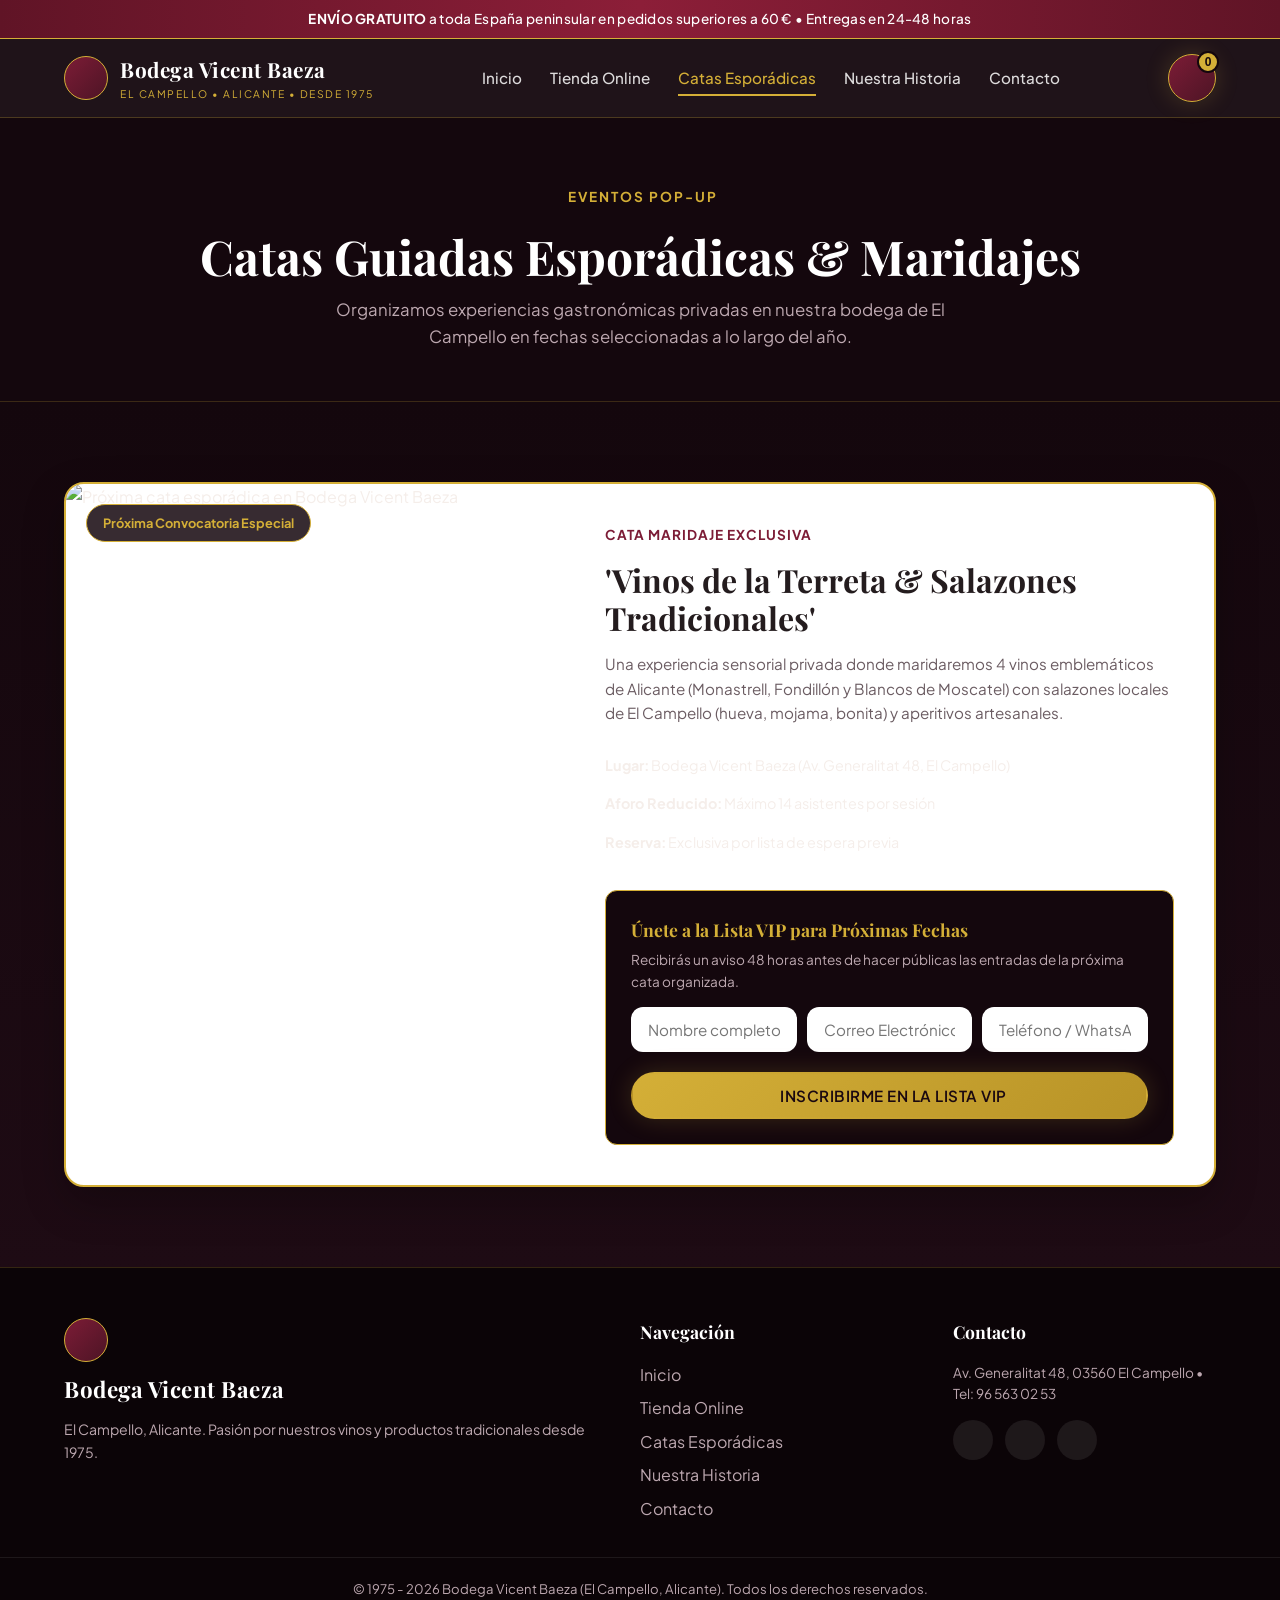
==== catas.html @ 6967e0ed "Primera versión de la web" ====
<!DOCTYPE html>
<html lang="es">
<head>
    <meta charset="UTF-8">
    <meta name="viewport" content="width=device-width, initial-scale=1.0">
    <title>Catas Esporádicas | Bodega Vicent Baeza (El Campello, Alicante)</title>
    <meta name="description" content="Catas guiadas y maridajes esporádicos organizados en Bodega Vicent Baeza en El Campello. Infórmate de las próximas fechas VIP.">
    
    <!-- Google Fonts -->
    <link rel="preconnect" href="https://fonts.googleapis.com">
    <link rel="preconnect" href="https://fonts.gstatic.com" crossorigin>
    <link href="https://fonts.googleapis.com/css2?family=Cormorant+Garamond:ital,wght@0,500;0,700;1,400&family=Playfair+Display:ital,wght@0,600;0,700;1,400&family=Plus+Jakarta+Sans:wght@300;400;500;600;700&display=swap" rel="stylesheet">
    
    <!-- RemixIcon Icons -->
    <link href="https://cdn.jsdelivr.net/npm/remixicon@3.5.0/fonts/remixicon.css" rel="stylesheet">
    
    <!-- Stylesheet -->
    <link rel="stylesheet" href="styles.css">
</head>
<body>

    <!-- Shipping Bar Announcement -->
    <div class="announcement-bar">
        <div class="container text-center">
            <i class="ri-truck-line"></i> <strong>ENVÍO GRATUITO</strong> a toda España peninsular en pedidos superiores a 60 € • Entregas en 24-48 horas
        </div>
    </div>

    <!-- Header Navigation -->
    <header class="site-header" id="siteHeader">
        <div class="header-container container">
            <a href="index.html" class="brand-logo">
                <img src="assets/images/logo.png" alt="Bodega Vicent Baeza" class="logo-img" onerror="this.style.display='none'">
                <span class="logo-emblem"><i class="ri-goblet-line"></i></span>
                <div class="logo-text">
                    <span class="brand-name">Bodega Vicent Baeza</span>
                    <span class="brand-tagline">EL CAMPELLO • ALICANTE • DESDE 1975</span>
                </div>
            </a>

            <nav class="nav-menu" id="navMenu">
                <a href="index.html" class="nav-link">Inicio</a>
                <a href="tienda.html" class="nav-link">Tienda Online</a>
                <a href="catas.html" class="nav-link active">Catas Esporádicas</a>
                <a href="historia.html" class="nav-link">Nuestra Historia</a>
                <a href="contacto.html" class="nav-link">Contacto</a>
            </nav>

            <div class="header-actions">
                <button class="cart-trigger-btn" id="cartTriggerBtn" aria-label="Ver Carrito de Compra">
                    <i class="ri-shopping-bag-3-line"></i>
                    <span class="cart-badge" id="cartBadgeCount">0</span>
                </button>
                <button class="mobile-toggle" id="mobileToggle" aria-label="Abrir menú">
                    <i class="ri-menu-3-line"></i>
                </button>
            </div>
        </div>
    </header>

    <!-- Page Header Banner -->
    <section class="page-banner bg-dark text-center">
        <div class="container">
            <span class="section-subtitle"><i class="ri-calendar-event-line"></i> Eventos Pop-Up</span>
            <h1 class="page-title">Catas Guiadas Esporádicas & Maridajes</h1>
            <p class="section-desc">Organizamos experiencias gastronómicas privadas en nuestra bodega de El Campello en fechas seleccionadas a lo largo del año.</p>
        </div>
    </section>

    <!-- Tastings Info & Waitlist -->
    <section class="section-padding bg-dark-gradient">
        <div class="container">
            <div class="tasting-event-card">
                <div class="event-image">
                    <img src="assets/images/real/_LNF1360.JPG" alt="Próxima cata esporádica en Bodega Vicent Baeza">
                    <div class="event-status-badge"><i class="ri-time-line"></i> Próxima Convocatoria Especial</div>
                </div>

                <div class="event-details">
                    <span class="event-category">Cata Maridaje Exclusiva</span>
                    <h3>'Vinos de la Terreta & Salazones Tradicionales'</h3>
                    <p class="event-desc">Una experiencia sensorial privada donde maridaremos 4 vinos emblemáticos de Alicante (Monastrell, Fondillón y Blancos de Moscatel) con salazones locales de El Campello (hueva, mojama, bonita) y aperitivos artesanales.</p>
                    
                    <ul class="event-info-list">
                        <li><i class="ri-map-pin-line"></i> <strong>Lugar:</strong> Bodega Vicent Baeza (Av. Generalitat 48, El Campello)</li>
                        <li><i class="ri-group-line"></i> <strong>Aforo Reducido:</strong> Máximo 14 asistentes por sesión</li>
                        <li><i class="ri-notification-3-line"></i> <strong>Reserva:</strong> Exclusiva por lista de espera previa</li>
                    </ul>

                    <div class="vip-waitlist-box">
                        <h4><i class="ri-vip-crown-fill"></i> Únete a la Lista VIP para Próximas Fechas</h4>
                        <p>Recibirás un aviso 48 horas antes de hacer públicas las entradas de la próxima cata organizada.</p>
                        
                        <form id="waitlistForm" class="waitlist-form">
                            <input type="text" placeholder="Nombre completo" required class="form-control" style="background: #fff; color: #333;">
                            <input type="email" placeholder="Correo Electrónico" required class="form-control" style="background: #fff; color: #333;">
                            <input type="tel" placeholder="Teléfono / WhatsApp" required class="form-control" style="background: #fff; color: #333;">
                            <button type="submit" class="btn btn-gold btn-block" style="margin-top: 10px;"><i class="ri-user-add-line"></i> Inscribirme en la Lista VIP</button>
                        </form>
                    </div>
                </div>
            </div>
        </div>
    </section>

    <!-- Footer -->
    <footer class="site-footer">
        <div class="container footer-container">
            <div class="footer-brand">
                <span class="logo-emblem"><i class="ri-goblet-line"></i></span>
                <span class="brand-name">Bodega Vicent Baeza</span>
                <p>El Campello, Alicante. Pasión por nuestros vinos y productos tradicionales desde 1975.</p>
            </div>

            <div class="footer-links">
                <h4>Navegación</h4>
                <ul>
                    <li><a href="index.html">Inicio</a></li>
                    <li><a href="tienda.html">Tienda Online</a></li>
                    <li><a href="catas.html">Catas Esporádicas</a></li>
                    <li><a href="historia.html">Nuestra Historia</a></li>
                    <li><a href="contacto.html">Contacto</a></li>
                </ul>
            </div>

            <div class="footer-social">
                <h4>Contacto</h4>
                <p style="font-size: 0.85rem; margin-bottom: 15px;">Av. Generalitat 48, 03560 El Campello • Tel: 96 563 02 53</p>
                <div class="social-icons">
                    <a href="#" aria-label="Instagram"><i class="ri-instagram-line"></i></a>
                    <a href="#" aria-label="Facebook"><i class="ri-facebook-circle-line"></i></a>
                    <a href="#" aria-label="WhatsApp"><i class="ri-whatsapp-line"></i></a>
                </div>
            </div>
        </div>
        <div class="footer-bottom text-center">
            <p>&copy; 1975 - 2026 Bodega Vicent Baeza (El Campello, Alicante). Todos los derechos reservados.</p>
        </div>
    </footer>

    <!-- SLIDE-OUT CART DRAWER -->
    <div class="cart-drawer-overlay" id="cartOverlay">
        <div class="cart-drawer" id="cartDrawer">
            <div class="cart-drawer-header">
                <h3><i class="ri-shopping-bag-3-line"></i> Carrito de Compra</h3>
                <button class="cart-close-btn" id="cartCloseBtn">&times;</button>
            </div>

            <div class="free-shipping-bar">
                <p id="freeShippingText">¡Añade <strong>60,00 €</strong> más para <strong>ENVÍO GRATUITO</strong> a España!</p>
                <div class="progress-bar-bg">
                    <div class="progress-bar-fill" id="shippingProgressFill" style="width: 0%;"></div>
                </div>
            </div>

            <div class="cart-items-list" id="cartItemsList"></div>

            <div class="cart-drawer-footer">
                <div class="cart-summary-line">
                    <span>Subtotal:</span>
                    <strong id="cartSubtotal">0,00 €</strong>
                </div>
                <div class="cart-summary-line">
                    <span>Gastos de Envío:</span>
                    <span id="cartShippingCost">4,95 €</span>
                </div>
                <div class="cart-summary-line total-line">
                    <span>TOTAL A PAGAR:</span>
                    <strong id="cartGrandTotal">0,00 €</strong>
                </div>
                <button class="btn btn-gold btn-block btn-lg" id="checkoutBtn" disabled>
                    <i class="ri-lock-2-line"></i> Tramitar Pedido Seguro
                </button>
            </div>
        </div>
    </div>

    <!-- CHECKOUT MODAL -->
    <div class="modal-overlay" id="checkoutModal">
        <div class="modal-card" style="max-width: 650px;">
            <button class="modal-close" id="checkoutModalClose">&times;</button>
            <div class="modal-body" style="padding: 35px; color: #fff;">
                <div class="modal-header-custom text-center" style="margin-bottom: 25px;">
                    <h3 style="font-family: var(--font-heading); font-size: 1.8rem; color: var(--color-gold);">
                        <i class="ri-shield-check-line"></i> Finalizar Pedido - Bodega Vicent Baeza
                    </h3>
                    <p style="font-size: 0.9rem; color: var(--color-text-light-muted);">Envíos a toda España en 24-48 horas.</p>
                </div>

                <form id="checkoutForm" class="checkout-form">
                    <div class="form-grid">
                        <div class="form-group">
                            <label>Nombre y Apellidos</label>
                            <input type="text" id="shipName" class="form-control" placeholder="Ej. Pedro Pérez" required>
                        </div>
                        <div class="form-group">
                            <label>Correo Electrónico</label>
                            <input type="email" id="shipEmail" class="form-control" placeholder="pedro@ejemplo.com" required>
                        </div>
                        <div class="form-group">
                            <label>Teléfono</label>
                            <input type="tel" id="shipPhone" class="form-control" placeholder="+34 600 000 000" required>
                        </div>
                        <div class="form-group">
                            <label>Código Postal</label>
                            <input type="text" id="shipZip" class="form-control" placeholder="Ej: 03560" required>
                        </div>
                    </div>

                    <div class="form-group" style="margin-top: 15px;">
                        <label>Dirección de Envío Completa (España)</label>
                        <input type="text" id="shipAddress" class="form-control" placeholder="Calle, Número, Piso..." required>
                    </div>

                    <div class="form-group" style="margin-top: 15px;">
                        <label>Método de Pago Preferido</label>
                        <select id="shipPayment" class="form-control">
                            <option value="card">💳 Tarjeta de Crédito / Débito (Visa, Mastercard)</option>
                            <option value="bizum">📱 Bizum (Pago Inmediato)</option>
                            <option value="transfer">🏦 Transferencia Bancaria</option>
                        </select>
                    </div>

                    <div class="checkout-summary-box" style="margin-top: 20px; background: rgba(0,0,0,0.3); padding: 15px; border-radius: 8px; border: 1px solid var(--color-gold);">
                        <div style="display:flex; justify-content:space-between; font-size:1.1rem; font-weight:bold;">
                            <span>Importe Total:</span>
                            <span id="modalFinalTotal" style="color: var(--color-gold);">0,00 €</span>
                        </div>
                    </div>

                    <button type="submit" class="btn btn-gold btn-block btn-lg" style="margin-top: 20px;">
                        <i class="ri-check-double-line"></i> Confirmar y Realizar Pedido
                    </button>
                </form>
            </div>
        </div>
    </div>

    <!-- Toast Notification -->
    <div class="toast-notification" id="toastNotification">
        <i class="ri-checkbox-circle-fill"></i>
        <div class="toast-text">
            <h4 id="toastTitle">Inscripción Registrada</h4>
            <p id="toastMsg">Te notificaremos para la próxima cata.</p>
        </div>
    </div>

    <script src="app.js"></script>
</body>
</html>
---- styles.css ----
/* ==========================================
   BODEGA VICENT BAEZA - MULTI-PAGE DESIGN SYSTEM
   ========================================== */

:root {
    /* Color Palette */
    --color-bg-dark: #14070d;
    --color-bg-dark-alt: #1e0b14;
    --color-bg-card-dark: #270f1a;
    --color-wine-deep: #4d1425;
    --color-wine-bright: #7c1c36;
    --color-gold: #d4af37;
    --color-gold-hover: #f3cf65;
    --color-gold-glow: rgba(212, 175, 55, 0.25);
    
    --color-cream: #fbf8f3;
    --color-cream-card: #ffffff;
    --color-text-dark: #241c1e;
    --color-text-muted: #6b5c62;
    --color-text-light: #f5eeea;
    --color-text-light-muted: #bda8b0;
    
    /* Typography */
    --font-heading: 'Playfair Display', Georgia, serif;
    --font-body: 'Plus Jakarta Sans', -apple-system, sans-serif;
    --font-accent: 'Cormorant Garamond', serif;

    /* Transitions & Shadows */
    --transition-fast: all 0.25s cubic-bezier(0.4, 0, 0.2, 1);
    --transition-smooth: all 0.4s cubic-bezier(0.4, 0, 0.2, 1);
    --shadow-sm: 0 4px 12px rgba(0, 0, 0, 0.08);
    --shadow-md: 0 8px 24px rgba(0, 0, 0, 0.14);
    --shadow-lg: 0 16px 40px rgba(0, 0, 0, 0.25);
    --shadow-gold: 0 0 25px rgba(212, 175, 55, 0.2);

    /* Border Radius */
    --radius-sm: 6px;
    --radius-md: 12px;
    --radius-lg: 20px;
    --radius-full: 9999px;
}

/* Reset & Global Base */
*, *::before, *::after {
    box-sizing: border-box;
    margin: 0;
    padding: 0;
}

html {
    scroll-behavior: smooth;
    font-size: 16px;
}

body {
    font-family: var(--font-body);
    background-color: var(--color-cream);
    color: var(--color-text-dark);
    line-height: 1.6;
    overflow-x: hidden;
}

img {
    max-width: 100%;
    height: auto;
    display: block;
}

a {
    color: inherit;
    text-decoration: none;
    transition: var(--transition-fast);
}

ul {
    list-style: none;
}

.container {
    width: 90%;
    max-width: 1280px;
    margin: 0 auto;
}

.section-padding {
    padding: 80px 0;
}

.bg-dark {
    background-color: var(--color-bg-dark);
    color: var(--color-text-light);
}

.bg-dark-gradient {
    background: linear-gradient(180deg, var(--color-bg-dark) 0%, var(--color-bg-dark-alt) 100%);
    color: var(--color-text-light);
}

.text-center {
    text-align: center;
}

/* Announcement Top Bar */
.announcement-bar {
    background: linear-gradient(90deg, #601426, #8c1e38, #601426);
    color: #ffffff;
    padding: 8px 0;
    font-size: 0.85rem;
    font-weight: 500;
    letter-spacing: 0.3px;
    border-bottom: 1px solid var(--color-gold);
}

/* Gold Separator */
.gold-separator {
    display: flex;
    align-items: center;
    justify-content: center;
    margin: 20px auto 0;
    width: 120px;
    position: relative;
}

.gold-separator::before,
.gold-separator::after {
    content: '';
    flex: 1;
    height: 1px;
    background: linear-gradient(90deg, transparent, var(--color-gold), transparent);
}

.gold-separator span {
    color: var(--color-gold);
    font-size: 0.8rem;
    padding: 0 10px;
}

/* Buttons System */
.btn {
    display: inline-flex;
    align-items: center;
    justify-content: center;
    gap: 8px;
    font-family: var(--font-body);
    font-weight: 600;
    font-size: 0.95rem;
    padding: 12px 28px;
    border-radius: var(--radius-full);
    border: 2px solid transparent;
    cursor: pointer;
    transition: var(--transition-fast);
    text-transform: uppercase;
    letter-spacing: 0.5px;
}

.btn-sm {
    padding: 8px 18px;
    font-size: 0.85rem;
}

.btn-lg {
    padding: 16px 36px;
    font-size: 1rem;
}

.btn-primary {
    background-color: var(--color-wine-bright);
    color: #ffffff;
    box-shadow: 0 4px 15px rgba(124, 28, 54, 0.4);
}

.btn-primary:hover {
    background-color: var(--color-wine-deep);
    transform: translateY(-2px);
    box-shadow: 0 6px 20px rgba(124, 28, 54, 0.6);
}

.btn-gold {
    background: linear-gradient(135deg, var(--color-gold) 0%, #b89327 100%);
    color: #1a0810;
    box-shadow: var(--shadow-gold);
}

.btn-gold:hover {
    background: linear-gradient(135deg, var(--color-gold-hover) 0%, var(--color-gold) 100%);
    transform: translateY(-2px);
    box-shadow: 0 6px 24px rgba(212, 175, 55, 0.4);
}

.btn-outline {
    background-color: rgba(255, 255, 255, 0.1);
    color: #ffffff;
    border-color: rgba(255, 255, 255, 0.3);
    backdrop-filter: blur(8px);
}

.btn-outline:hover {
    background-color: #ffffff;
    color: var(--color-text-dark);
    border-color: #ffffff;
    transform: translateY(-2px);
}

.btn-block {
    width: 100%;
}

/* ==========================================
   HEADER & NAVIGATION
   ========================================== */
.site-header {
    position: sticky;
    top: 0;
    left: 0;
    width: 100%;
    z-index: 1000;
    padding: 14px 0;
    background-color: rgba(20, 7, 13, 0.95);
    backdrop-filter: blur(15px);
    border-bottom: 1px solid rgba(212, 175, 55, 0.25);
}

.header-container {
    display: flex;
    align-items: center;
    justify-content: space-between;
}

.brand-logo {
    display: flex;
    align-items: center;
    gap: 12px;
    color: var(--color-cream);
}

.logo-img {
    height: 42px;
    width: auto;
    object-fit: contain;
}

.logo-emblem {
    width: 44px;
    height: 44px;
    border-radius: 50%;
    background: linear-gradient(135deg, var(--color-wine-bright), var(--color-wine-deep));
    border: 1px solid var(--color-gold);
    display: flex;
    align-items: center;
    justify-content: center;
    color: var(--color-gold);
    font-size: 1.4rem;
}

.logo-text {
    display: flex;
    flex-direction: column;
}

.brand-name {
    font-family: var(--font-heading);
    font-size: 1.3rem;
    font-weight: 700;
    letter-spacing: 0.5px;
    color: #ffffff;
}

.brand-tagline {
    font-size: 0.65rem;
    letter-spacing: 1.5px;
    color: var(--color-gold);
    text-transform: uppercase;
}

.nav-menu {
    display: flex;
    align-items: center;
    gap: 28px;
}

.nav-link {
    color: rgba(255, 255, 255, 0.85);
    font-size: 0.95rem;
    font-weight: 500;
    position: relative;
    padding: 6px 0;
}

.nav-link::after {
    content: '';
    position: absolute;
    bottom: 0;
    left: 0;
    width: 0%;
    height: 2px;
    background-color: var(--color-gold);
    transition: var(--transition-fast);
}

.nav-link:hover, .nav-link.active {
    color: var(--color-gold);
}

.nav-link:hover::after, .nav-link.active::after {
    width: 100%;
}

.header-actions {
    display: flex;
    align-items: center;
    gap: 15px;
}

.cart-trigger-btn {
    position: relative;
    background: linear-gradient(135deg, var(--color-wine-bright), var(--color-wine-deep));
    border: 1px solid var(--color-gold);
    color: var(--color-gold);
    width: 48px;
    height: 48px;
    border-radius: 50%;
    display: flex;
    align-items: center;
    justify-content: center;
    font-size: 1.3rem;
    cursor: pointer;
    transition: var(--transition-fast);
    box-shadow: var(--shadow-gold);
}

.cart-trigger-btn:hover {
    transform: scale(1.08);
    background: var(--color-gold);
    color: #14070d;
}

.cart-badge {
    position: absolute;
    top: -4px;
    right: -4px;
    background: var(--color-gold);
    color: #14070d;
    font-size: 0.75rem;
    font-weight: 800;
    width: 22px;
    height: 22px;
    border-radius: 50%;
    display: flex;
    align-items: center;
    justify-content: center;
    border: 2px solid #14070d;
}

.mobile-toggle {
    display: none;
    background: none;
    border: none;
    color: #ffffff;
    font-size: 1.8rem;
    cursor: pointer;
}

/* ==========================================
   PAGE BANNER & HERO
   ========================================== */
.page-banner {
    padding: 60px 0 50px;
    border-bottom: 1px solid rgba(212, 175, 55, 0.2);
}

.page-title {
    font-family: var(--font-heading);
    font-size: 3rem;
    color: #ffffff;
    margin-top: 10px;
    line-height: 1.2;
}

.hero-section {
    position: relative;
    min-height: 80vh;
    display: flex;
    align-items: center;
    padding: 60px 0;
    overflow: hidden;
}

.hero-bg-wrapper {
    position: absolute;
    inset: 0;
    z-index: 1;
}

.hero-bg-img {
    width: 100%;
    height: 100%;
    object-fit: cover;
}

.hero-overlay {
    position: absolute;
    inset: 0;
    background: radial-gradient(circle at center, rgba(20, 7, 13, 0.5) 0%, rgba(20, 7, 13, 0.9) 85%);
}

.hero-content {
    position: relative;
    z-index: 2;
    color: #ffffff;
    max-width: 850px;
}

.badge-heritage {
    display: inline-flex;
    align-items: center;
    gap: 8px;
    padding: 8px 18px;
    border-radius: var(--radius-full);
    background: rgba(212, 175, 55, 0.15);
    border: 1px solid rgba(212, 175, 55, 0.4);
    backdrop-filter: blur(10px);
    color: var(--color-gold);
    font-size: 0.85rem;
    font-weight: 600;
    text-transform: uppercase;
    letter-spacing: 1px;
    margin-bottom: 20px;
}

.hero-title {
    font-family: var(--font-heading);
    font-size: 3.5rem;
    line-height: 1.15;
    font-weight: 700;
    margin-bottom: 20px;
}

.hero-title em {
    font-family: var(--font-accent);
    color: var(--color-gold);
    font-style: italic;
    font-weight: 400;
}

.hero-subtitle {
    font-size: 1.15rem;
    color: rgba(255, 255, 255, 0.9);
    margin-bottom: 30px;
    max-width: 680px;
    font-weight: 300;
}

.hero-buttons {
    display: flex;
    gap: 15px;
    flex-wrap: wrap;
    margin-bottom: 45px;
}

.hero-trust-bar {
    display: grid;
    grid-template-columns: repeat(auto-fit, minmax(220px, 1fr));
    gap: 20px;
    padding: 20px 25px;
    background: rgba(20, 7, 13, 0.8);
    backdrop-filter: blur(15px);
    border: 1px solid rgba(212, 175, 55, 0.3);
    border-radius: var(--radius-md);
    box-shadow: var(--shadow-lg);
}

.trust-item {
    display: flex;
    align-items: center;
    gap: 14px;
}

.trust-item i {
    font-size: 1.8rem;
    color: var(--color-gold);
}

.trust-item strong {
    display: block;
    font-size: 0.9rem;
    color: #ffffff;
}

.trust-item span {
    font-size: 0.75rem;
    color: var(--color-text-light-muted);
}

/* ==========================================
   STORE CONTROLS (SEARCH & SORT)
   ========================================== */
.store-controls-bar {
    display: flex;
    align-items: center;
    justify-content: space-between;
    gap: 20px;
    flex-wrap: wrap;
    background: rgba(255, 255, 255, 0.04);
    padding: 16px 24px;
    border-radius: var(--radius-md);
    border: 1px solid rgba(255, 255, 255, 0.1);
}

.search-box {
    position: relative;
    flex: 1;
    min-width: 250px;
}

.search-box i {
    position: absolute;
    left: 15px;
    top: 50%;
    transform: translateY(-50%);
    color: var(--color-gold);
    font-size: 1.2rem;
}

.search-input {
    width: 100%;
    padding: 12px 16px 12px 45px;
    background: rgba(255, 255, 255, 0.08);
    border: 1px solid rgba(255, 255, 255, 0.2);
    border-radius: var(--radius-full);
    color: #ffffff;
    font-family: var(--font-body);
    font-size: 0.95rem;
    outline: none;
    transition: var(--transition-fast);
}

.search-input:focus {
    border-color: var(--color-gold);
    background: rgba(255, 255, 255, 0.12);
}

.sort-box {
    display: flex;
    align-items: center;
    gap: 10px;
    color: var(--color-gold);
    font-size: 0.9rem;
}

.sort-select {
    padding: 10px 16px;
    background: rgba(255, 255, 255, 0.08);
    border: 1px solid rgba(255, 255, 255, 0.2);
    border-radius: var(--radius-full);
    color: #ffffff;
    font-family: var(--font-body);
    font-size: 0.9rem;
    outline: none;
    cursor: pointer;
}

.sort-select option {
    background-color: var(--color-bg-dark);
    color: #ffffff;
}

/* ==========================================
   PRODUCT CATALOG (STORE)
   ========================================== */
.section-header {
    margin-bottom: 50px;
}

.section-subtitle {
    display: inline-flex;
    align-items: center;
    gap: 6px;
    color: var(--color-gold);
    font-size: 0.85rem;
    text-transform: uppercase;
    letter-spacing: 2px;
    font-weight: 700;
    margin-bottom: 10px;
}

.section-title {
    font-family: var(--font-heading);
    font-size: 2.6rem;
    font-weight: 700;
    line-height: 1.25;
}

.section-desc {
    font-size: 1.05rem;
    color: var(--color-text-light-muted);
    max-width: 650px;
    margin: 12px auto 0;
}

.filter-wrapper {
    display: flex;
    justify-content: center;
    gap: 12px;
    margin-bottom: 45px;
    flex-wrap: wrap;
}

.filter-btn {
    background: rgba(255, 255, 255, 0.05);
    border: 1px solid rgba(255, 255, 255, 0.15);
    color: var(--color-text-light-muted);
    padding: 10px 22px;
    border-radius: var(--radius-full);
    font-family: var(--font-body);
    font-size: 0.88rem;
    font-weight: 500;
    cursor: pointer;
    transition: var(--transition-fast);
}

.filter-btn:hover, .filter-btn.active {
    background: var(--color-gold);
    color: #14070d;
    border-color: var(--color-gold);
    box-shadow: var(--shadow-gold);
    font-weight: 700;
}

.product-grid {
    display: grid;
    grid-template-columns: repeat(auto-fit, minmax(270px, 1fr));
    gap: 30px;
}

.product-card {
    background: var(--color-bg-card-dark);
    border: 1px solid rgba(212, 175, 55, 0.18);
    border-radius: var(--radius-lg);
    overflow: hidden;
    display: flex;
    flex-direction: column;
    position: relative;
    transition: var(--transition-smooth);
}

.product-card:hover {
    transform: translateY(-8px);
    border-color: var(--color-gold);
    box-shadow: 0 12px 30px rgba(0, 0, 0, 0.5), var(--shadow-gold);
}

.product-badge {
    position: absolute;
    top: 15px;
    left: 15px;
    background: var(--color-wine-bright);
    color: #ffffff;
    font-size: 0.75rem;
    font-weight: 700;
    text-transform: uppercase;
    padding: 5px 12px;
    border-radius: var(--radius-full);
    z-index: 5;
}

.product-badge.gold {
    background: var(--color-gold);
    color: #14070d;
}

.product-badge.premium {
    background: linear-gradient(135deg, #8c1e38, #3b0916);
    border: 1px solid var(--color-gold);
    color: var(--color-gold);
}

.product-img-box {
    height: 240px;
    overflow: hidden;
    position: relative;
    background: radial-gradient(circle at center, rgba(212, 175, 55, 0.1), transparent 70%);
}

.product-img-box img {
    width: 100%;
    height: 100%;
    object-fit: cover;
    transition: var(--transition-smooth);
}

.product-card:hover .product-img-box img {
    transform: scale(1.08);
}

.product-info {
    padding: 24px;
    display: flex;
    flex-direction: column;
    flex-grow: 1;
}

.product-sub {
    font-size: 0.78rem;
    color: var(--color-gold);
    text-transform: uppercase;
    letter-spacing: 0.5px;
    margin-bottom: 5px;
}

.product-title {
    font-family: var(--font-heading);
    font-size: 1.3rem;
    color: #ffffff;
    margin-bottom: 10px;
    line-height: 1.3;
}

.product-desc {
    font-size: 0.88rem;
    color: rgba(255, 255, 255, 0.75);
    margin-bottom: 20px;
    line-height: 1.5;
}

.product-footer {
    display: flex;
    align-items: center;
    justify-content: space-between;
    margin-top: auto;
    padding-top: 15px;
    border-top: 1px solid rgba(255, 255, 255, 0.1);
}

.product-price {
    font-family: var(--font-heading);
    font-size: 1.4rem;
    font-weight: 700;
    color: var(--color-gold);
}

/* ==========================================
   PHOTO GALLERY
   ========================================== */
.photo-gallery-grid {
    display: grid;
    grid-template-columns: repeat(auto-fit, minmax(280px, 1fr));
    gap: 25px;
}

.gallery-item {
    border-radius: var(--radius-md);
    overflow: hidden;
    height: 250px;
    border: 1px solid rgba(212, 175, 55, 0.2);
    box-shadow: var(--shadow-md);
}

.gallery-item img {
    width: 100%;
    height: 100%;
    object-fit: cover;
    transition: var(--transition-smooth);
}

.gallery-item:hover img {
    transform: scale(1.08);
}

/* ==========================================
   SPORADIC TASTINGS & POP-UP EVENTS
   ========================================== */
.tasting-event-card {
    background: #ffffff;
    border-radius: var(--radius-lg);
    overflow: hidden;
    box-shadow: var(--shadow-lg);
    display: grid;
    grid-template-columns: 1fr 1.3fr;
    border: 2px solid var(--color-gold);
}

.event-image {
    position: relative;
    min-height: 380px;
}

.event-image img {
    width: 100%;
    height: 100%;
    object-fit: cover;
}

.event-status-badge {
    position: absolute;
    top: 20px;
    left: 20px;
    background: rgba(20, 7, 13, 0.85);
    color: var(--color-gold);
    border: 1px solid var(--color-gold);
    padding: 8px 16px;
    border-radius: var(--radius-full);
    font-size: 0.8rem;
    font-weight: 700;
    backdrop-filter: blur(8px);
}

.event-details {
    padding: 40px;
    display: flex;
    flex-direction: column;
    gap: 15px;
}

.event-category {
    font-size: 0.85rem;
    font-weight: 700;
    color: var(--color-wine-bright);
    text-transform: uppercase;
    letter-spacing: 1px;
}

.event-details h3 {
    font-family: var(--font-heading);
    font-size: 2rem;
    color: var(--color-text-dark);
    line-height: 1.2;
}

.event-desc {
    font-size: 0.95rem;
    color: var(--color-text-muted);
}

.event-info-list {
    display: flex;
    flex-direction: column;
    gap: 10px;
    margin: 10px 0;
    font-size: 0.9rem;
}

.event-info-list i {
    color: var(--color-wine-bright);
    font-size: 1.1rem;
}

.vip-waitlist-box {
    background: var(--color-bg-dark);
    color: #ffffff;
    padding: 25px;
    border-radius: var(--radius-md);
    border: 1px solid var(--color-gold);
    margin-top: 10px;
}

.vip-waitlist-box h4 {
    font-family: var(--font-heading);
    color: var(--color-gold);
    font-size: 1.1rem;
    margin-bottom: 5px;
}

.vip-waitlist-box p {
    font-size: 0.85rem;
    color: var(--color-text-light-muted);
    margin-bottom: 15px;
}

.waitlist-form {
    display: flex;
    gap: 10px;
    flex-wrap: wrap;
}

.waitlist-form input {
    flex: 1;
    min-width: 160px;
}

/* ==========================================
   HISTORY PILLARS
   ========================================== */
.history-grid {
    display: grid;
    grid-template-columns: 1fr 1fr;
    gap: 60px;
    align-items: center;
}

.history-image-card {
    position: relative;
    border-radius: var(--radius-lg);
    overflow: hidden;
    box-shadow: var(--shadow-lg);
}

.image-badge {
    position: absolute;
    bottom: 25px;
    left: 25px;
    background: rgba(20, 7, 13, 0.85);
    backdrop-filter: blur(10px);
    border: 1px solid var(--color-gold);
    padding: 12px 20px;
    border-radius: var(--radius-md);
    color: var(--color-gold);
    display: flex;
    align-items: center;
    gap: 10px;
    font-size: 0.9rem;
    font-weight: 600;
}

.lead-text {
    font-size: 1.15rem;
    line-height: 1.7;
    margin-bottom: 20px;
}

.heritage-pillars {
    display: flex;
    flex-direction: column;
    gap: 20px;
    margin-top: 20px;
}

.pillar-item {
    display: flex;
    gap: 15px;
    align-items: flex-start;
}

.pillar-item i {
    width: 40px;
    height: 40px;
    border-radius: 50%;
    background: rgba(212, 175, 55, 0.15);
    color: var(--color-gold);
    display: flex;
    align-items: center;
    justify-content: center;
    font-size: 1.3rem;
    flex-shrink: 0;
}

.pillar-item h4 {
    color: #ffffff;
    font-size: 1rem;
    margin-bottom: 2px;
}

.pillar-item p {
    color: var(--color-text-light-muted);
    font-size: 0.88rem;
}

/* ==========================================
   CONTACT SECTION
   ========================================== */
.contact-grid {
    display: grid;
    grid-template-columns: 1fr 1fr;
    gap: 50px;
}

.contact-info-card, .contact-form-card {
    background: var(--color-bg-card-dark);
    border: 1px solid rgba(255, 255, 255, 0.1);
    border-radius: var(--radius-lg);
    padding: 40px;
    color: #ffffff;
}

.contact-info-card h3, .contact-form-card h3 {
    font-family: var(--font-heading);
    font-size: 1.8rem;
    margin-bottom: 10px;
    color: var(--color-gold);
}

.contact-tagline {
    color: var(--color-text-light-muted);
    margin-bottom: 30px;
    font-size: 0.95rem;
}

.info-list {
    display: flex;
    flex-direction: column;
    gap: 22px;
}

.info-item {
    display: flex;
    gap: 18px;
}

.info-item i {
    width: 44px;
    height: 44px;
    border-radius: 50%;
    background: rgba(212, 175, 55, 0.15);
    color: var(--color-gold);
    display: flex;
    align-items: center;
    justify-content: center;
    font-size: 1.3rem;
    flex-shrink: 0;
}

.info-item strong {
    color: #ffffff;
    font-size: 0.95rem;
    display: block;
    margin-bottom: 2px;
}

.info-item p {
    color: var(--color-text-light-muted);
    font-size: 0.9rem;
}

.quick-contact-form {
    display: flex;
    flex-direction: column;
    gap: 18px;
}

.form-group {
    display: flex;
    flex-direction: column;
    gap: 6px;
}

.form-control {
    width: 100%;
    padding: 12px 16px;
    background: rgba(255, 255, 255, 0.08);
    border: 1px solid rgba(255, 255, 255, 0.2);
    border-radius: var(--radius-md);
    color: #ffffff;
    font-family: var(--font-body);
    font-size: 0.95rem;
    outline: none;
    transition: var(--transition-fast);
}

.form-control:focus {
    border-color: var(--color-gold);
    background: rgba(255, 255, 255, 0.12);
}

.form-control select option {
    background-color: var(--color-bg-dark);
    color: #ffffff;
}

/* ==========================================
   FOOTER
   ========================================== */
.site-footer {
    background-color: #0b0407;
    color: var(--color-text-light-muted);
    padding: 50px 0 25px;
    border-top: 1px solid rgba(212, 175, 55, 0.2);
}

.footer-container {
    display: grid;
    grid-template-columns: 2fr 1fr 1fr;
    gap: 50px;
    margin-bottom: 35px;
}

.footer-brand .brand-name {
    display: block;
    margin-top: 10px;
    font-size: 1.4rem;
}

.footer-brand p {
    margin-top: 10px;
    font-size: 0.88rem;
}

.footer-links h4, .footer-social h4 {
    color: #ffffff;
    font-family: var(--font-heading);
    font-size: 1.1rem;
    margin-bottom: 15px;
}

.footer-links ul {
    display: flex;
    flex-direction: column;
    gap: 8px;
}

.footer-links a:hover {
    color: var(--color-gold);
}

.social-icons {
    display: flex;
    gap: 12px;
}

.social-icons a {
    width: 40px;
    height: 40px;
    border-radius: 50%;
    background: rgba(255, 255, 255, 0.08);
    color: #ffffff;
    display: flex;
    align-items: center;
    justify-content: center;
    font-size: 1.2rem;
}

.social-icons a:hover {
    background: var(--color-gold);
    color: #14070d;
}

.footer-bottom {
    padding-top: 20px;
    border-top: 1px solid rgba(255, 255, 255, 0.08);
    font-size: 0.82rem;
}

/* ==========================================
   SLIDE-OUT SHOPPING CART DRAWER
   ========================================== */
.cart-drawer-overlay {
    position: fixed;
    inset: 0;
    background: rgba(0, 0, 0, 0.75);
    backdrop-filter: blur(6px);
    z-index: 2500;
    opacity: 0;
    visibility: hidden;
    transition: var(--transition-fast);
}

.cart-drawer-overlay.active {
    opacity: 1;
    visibility: visible;
}

.cart-drawer {
    position: absolute;
    top: 0;
    right: 0;
    width: 100%;
    max-width: 440px;
    height: 100%;
    background: var(--color-bg-card-dark);
    border-left: 1px solid var(--color-gold);
    display: flex;
    flex-direction: column;
    box-shadow: -10px 0 40px rgba(0, 0, 0, 0.6);
    transform: translateX(100%);
    transition: var(--transition-smooth);
}

.cart-drawer-overlay.active .cart-drawer {
    transform: translateX(0);
}

.cart-drawer-header {
    padding: 22px 25px;
    background: rgba(0, 0, 0, 0.4);
    border-bottom: 1px solid rgba(212, 175, 55, 0.2);
    display: flex;
    align-items: center;
    justify-content: space-between;
    color: #ffffff;
}

.cart-drawer-header h3 {
    font-family: var(--font-heading);
    font-size: 1.4rem;
    color: var(--color-gold);
    display: flex;
    align-items: center;
    gap: 10px;
}

.cart-close-btn {
    background: none;
    border: none;
    color: #ffffff;
    font-size: 2rem;
    cursor: pointer;
}

.cart-close-btn:hover {
    color: var(--color-gold);
}

.free-shipping-bar {
    background: rgba(212, 175, 55, 0.1);
    padding: 12px 25px;
    border-bottom: 1px solid rgba(212, 175, 55, 0.2);
    color: #ffffff;
    font-size: 0.85rem;
}

.progress-bar-bg {
    width: 100%;
    height: 6px;
    background: rgba(255, 255, 255, 0.1);
    border-radius: var(--radius-full);
    margin-top: 8px;
    overflow: hidden;
}

.progress-bar-fill {
    height: 100%;
    background: linear-gradient(90deg, var(--color-gold), #f3cf65);
    transition: var(--transition-fast);
}

.cart-items-list {
    flex: 1;
    overflow-y: auto;
    padding: 20px 25px;
    display: flex;
    flex-direction: column;
    gap: 18px;
}

.cart-item {
    display: flex;
    gap: 15px;
    background: rgba(0, 0, 0, 0.25);
    padding: 12px;
    border-radius: var(--radius-md);
    border: 1px solid rgba(255, 255, 255, 0.08);
    align-items: center;
}

.cart-item-img {
    width: 60px;
    height: 60px;
    border-radius: var(--radius-sm);
    object-fit: cover;
}

.cart-item-info {
    flex: 1;
    color: #ffffff;
}

.cart-item-name {
    font-size: 0.9rem;
    font-weight: 600;
    line-height: 1.2;
    margin-bottom: 4px;
}

.cart-item-price {
    font-size: 0.85rem;
    color: var(--color-gold);
    font-weight: 700;
}

.cart-item-qty-controls {
    display: flex;
    align-items: center;
    gap: 8px;
    margin-top: 6px;
}

.btn-cart-qty {
    width: 26px;
    height: 26px;
    border-radius: 50%;
    background: rgba(255, 255, 255, 0.15);
    border: none;
    color: #ffffff;
    cursor: pointer;
    font-weight: bold;
}

.btn-cart-qty:hover {
    background: var(--color-gold);
    color: #14070d;
}

.cart-item-remove {
    background: none;
    border: none;
    color: #e57373;
    font-size: 1.2rem;
    cursor: pointer;
    padding: 5px;
}

.empty-cart-msg {
    text-align: center;
    color: var(--color-text-light-muted);
    margin: 50px 0;
}

.empty-cart-msg i {
    font-size: 3.5rem;
    color: rgba(212, 175, 55, 0.3);
    margin-bottom: 12px;
}

.cart-drawer-footer {
    padding: 25px;
    background: rgba(0, 0, 0, 0.5);
    border-top: 1px solid rgba(212, 175, 55, 0.2);
    display: flex;
    flex-direction: column;
    gap: 12px;
}

.cart-summary-line {
    display: flex;
    justify-content: space-between;
    color: var(--color-text-light-muted);
    font-size: 0.9rem;
}

.cart-summary-line.total-line {
    font-size: 1.2rem;
    font-weight: 700;
    color: #ffffff;
    padding-top: 10px;
    border-top: 1px dashed rgba(255, 255, 255, 0.15);
    margin-top: 5px;
}

/* ==========================================
   MODAL & TOAST
   ========================================== */
.modal-overlay {
    position: fixed;
    inset: 0;
    background: rgba(0, 0, 0, 0.85);
    backdrop-filter: blur(8px);
    z-index: 3000;
    display: flex;
    align-items: center;
    justify-content: center;
    opacity: 0;
    visibility: hidden;
    transition: var(--transition-fast);
    padding: 20px;
}

.modal-overlay.active {
    opacity: 1;
    visibility: visible;
}

.modal-card {
    background: var(--color-bg-card-dark);
    border: 1px solid var(--color-gold);
    border-radius: var(--radius-lg);
    width: 100%;
    position: relative;
    box-shadow: var(--shadow-lg), var(--shadow-gold);
    overflow: hidden;
}

.modal-close {
    position: absolute;
    top: 15px;
    right: 20px;
    background: none;
    border: none;
    color: #ffffff;
    font-size: 2rem;
    cursor: pointer;
    z-index: 10;
}

.toast-notification {
    position: fixed;
    bottom: 30px;
    right: 30px;
    background: var(--color-bg-card-dark);
    border: 1px solid var(--color-gold);
    padding: 18px 25px;
    border-radius: var(--radius-md);
    color: #ffffff;
    display: flex;
    align-items: center;
    gap: 15px;
    box-shadow: var(--shadow-lg), var(--shadow-gold);
    z-index: 4000;
    transform: translateY(100px);
    opacity: 0;
    transition: var(--transition-fast);
}

.toast-notification.active {
    transform: translateY(0);
    opacity: 1;
}

.toast-notification i {
    font-size: 2rem;
    color: var(--color-gold);
}

.toast-text h4 {
    font-family: var(--font-heading);
    font-size: 1.1rem;
}

.toast-text p {
    font-size: 0.85rem;
    color: var(--color-text-light-muted);
}

/* ==========================================
   RESPONSIVE DESIGN
   ========================================== */
@media (max-width: 992px) {
    .hero-title, .page-title {
        font-size: 2.5rem;
    }

    .tasting-event-card, .history-grid, .contact-grid, .footer-container {
        grid-template-columns: 1fr;
    }

    .nav-menu {
        position: fixed;
        top: 70px;
        left: 0;
        width: 100%;
        background-color: var(--color-bg-dark);
        flex-direction: column;
        padding: 30px;
        gap: 20px;
        transform: translateY(-150%);
        transition: var(--transition-smooth);
        border-bottom: 1px solid var(--color-gold);
    }

    .nav-menu.active {
        transform: translateY(0);
    }

    .mobile-toggle {
        display: block;
    }
}

@media (max-width: 576px) {
    .hero-title, .page-title {
        font-size: 2.0rem;
    }

    .cart-drawer {
        max-width: 100%;
    }
}
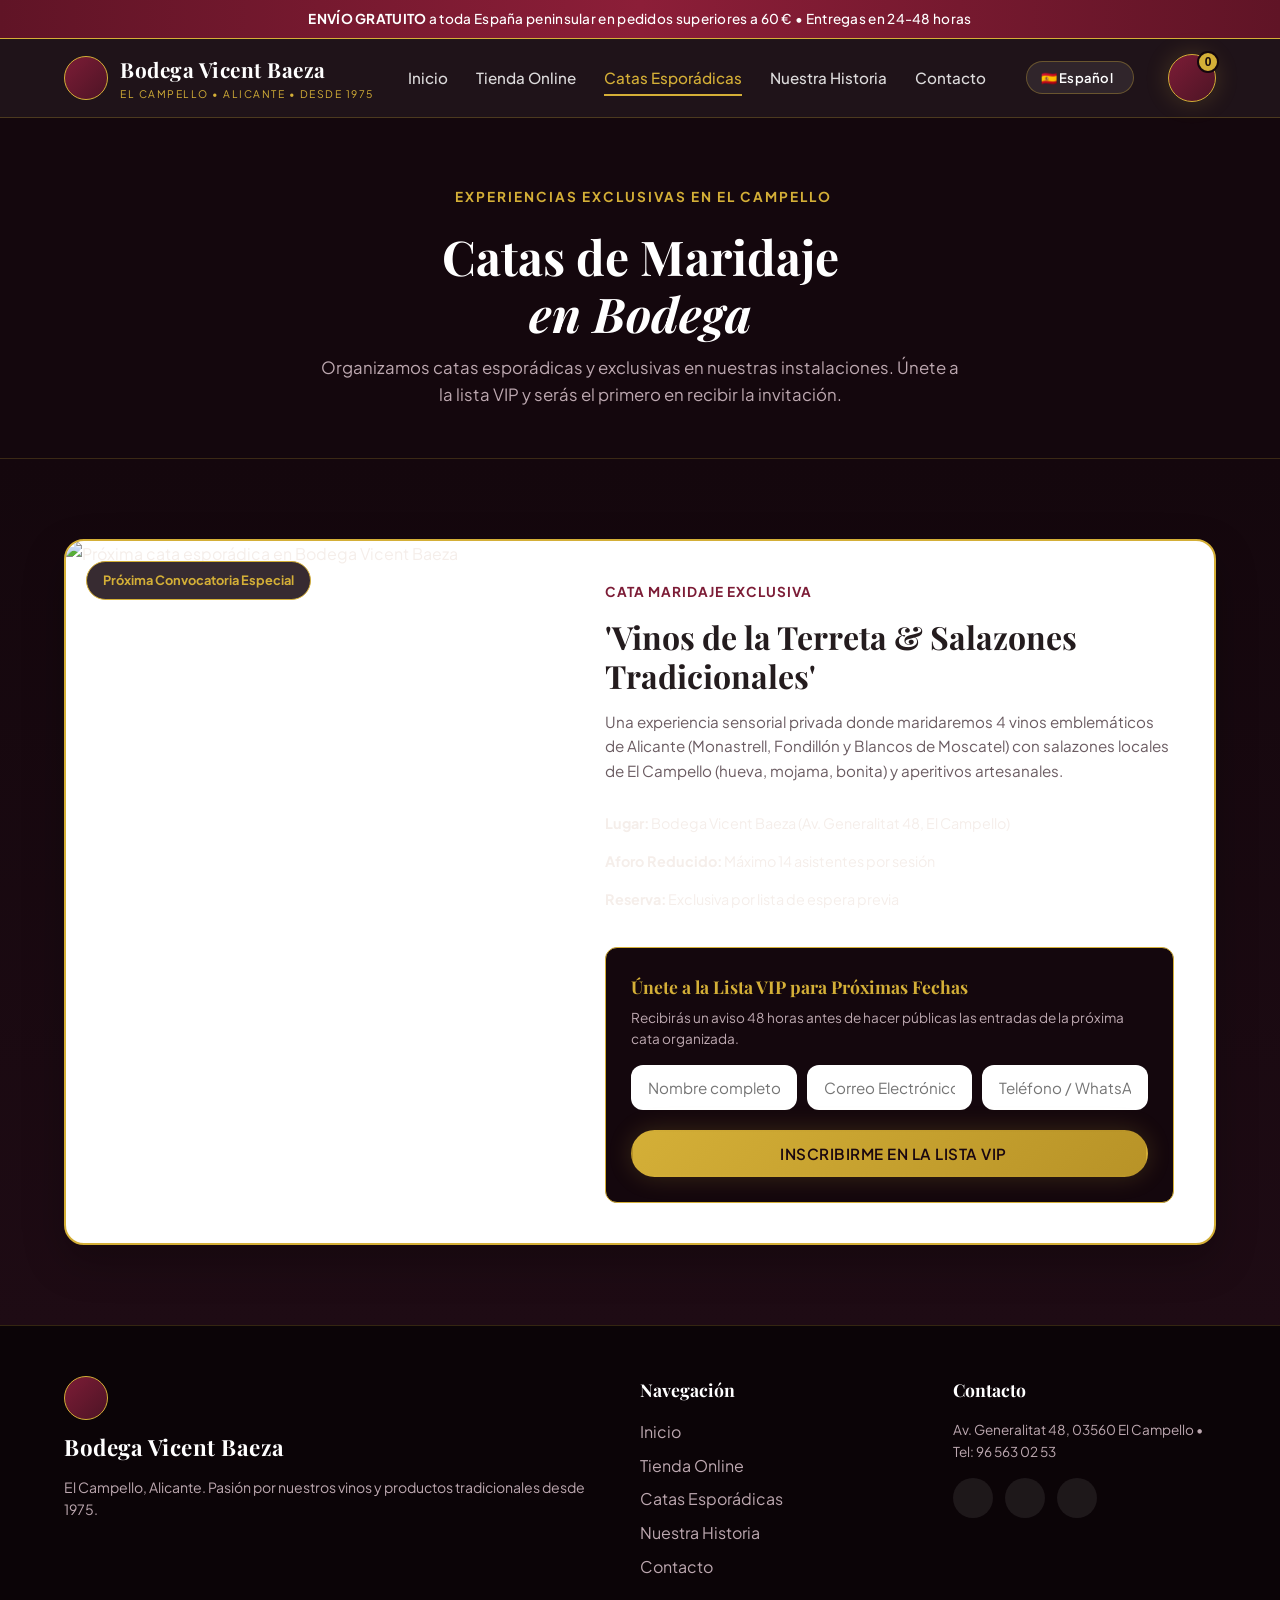
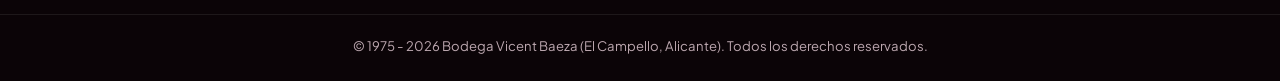
==== commit 24080717: "add languages_2" ====
--- a/catas.html
+++ b/catas.html
@@ -1,28 +1,34 @@
 <!DOCTYPE html>
 <html lang="es">
+
 <head>
     <meta charset="UTF-8">
     <meta name="viewport" content="width=device-width, initial-scale=1.0">
     <title>Catas Esporádicas | Bodega Vicent Baeza (El Campello, Alicante)</title>
-    <meta name="description" content="Catas guiadas y maridajes esporádicos organizados en Bodega Vicent Baeza en El Campello. Infórmate de las próximas fechas VIP.">
-    
+    <meta name="description"
+        content="Catas guiadas y maridajes esporádicos organizados en Bodega Vicent Baeza en El Campello. Infórmate de las próximas fechas VIP.">
+
     <!-- Google Fonts -->
     <link rel="preconnect" href="https://fonts.googleapis.com">
     <link rel="preconnect" href="https://fonts.gstatic.com" crossorigin>
-    <link href="https://fonts.googleapis.com/css2?family=Cormorant+Garamond:ital,wght@0,500;0,700;1,400&family=Playfair+Display:ital,wght@0,600;0,700;1,400&family=Plus+Jakarta+Sans:wght@300;400;500;600;700&display=swap" rel="stylesheet">
-    
+    <link
+        href="https://fonts.googleapis.com/css2?family=Cormorant+Garamond:ital,wght@0,500;0,700;1,400&family=Playfair+Display:ital,wght@0,600;0,700;1,400&family=Plus+Jakarta+Sans:wght@300;400;500;600;700&display=swap"
+        rel="stylesheet">
+
     <!-- RemixIcon Icons -->
     <link href="https://cdn.jsdelivr.net/npm/remixicon@3.5.0/fonts/remixicon.css" rel="stylesheet">
-    
+
     <!-- Stylesheet -->
     <link rel="stylesheet" href="styles.css">
 </head>
+
 <body>
 
     <!-- Shipping Bar Announcement -->
     <div class="announcement-bar">
         <div class="container text-center">
-            <i class="ri-truck-line"></i> <strong>ENVÍO GRATUITO</strong> a toda España peninsular en pedidos superiores a 60 € • Entregas en 24-48 horas
+            <i class="ri-truck-line"></i> <strong>ENVÍO GRATUITO</strong> a toda España peninsular en pedidos superiores
+            a 60 € • Entregas en 24-48 horas
         </div>
     </div>
 
@@ -30,7 +36,8 @@
     <header class="site-header" id="siteHeader">
         <div class="header-container container">
             <a href="index.html" class="brand-logo">
-                <img src="assets/images/logo.png" alt="Bodega Vicent Baeza" class="logo-img" onerror="this.style.display='none'">
+                <img src="assets/images/logo.png" alt="Bodega Vicent Baeza" class="logo-img"
+                    onerror="this.style.display='none'">
                 <span class="logo-emblem"><i class="ri-goblet-line"></i></span>
                 <div class="logo-text">
                     <span class="brand-name">Bodega Vicent Baeza</span>
@@ -39,11 +46,24 @@
             </a>
 
             <nav class="nav-menu" id="navMenu">
-                <a href="index.html" class="nav-link">Inicio</a>
-                <a href="tienda.html" class="nav-link">Tienda Online</a>
-                <a href="catas.html" class="nav-link active">Catas Esporádicas</a>
-                <a href="historia.html" class="nav-link">Nuestra Historia</a>
-                <a href="contacto.html" class="nav-link">Contacto</a>
+                <a href="index.html" class="nav-link" data-i18n="nav_home">Inicio</a>
+                <a href="tienda.html" class="nav-link" data-i18n="nav_shop">Tienda Online</a>
+                <a href="catas.html" class="nav-link active" data-i18n="nav_tastings">Catas Esporádicas</a>
+                <a href="historia.html" class="nav-link" data-i18n="nav_history">Nuestra Historia</a>
+                <a href="contacto.html" class="nav-link" data-i18n="nav_contact">Contacto</a>
+
+                <!-- Language Selector -->
+                <div class="lang-selector">
+                    <button id="langSelectorBtn" aria-label="Seleccionar idioma">🇪🇸 Español <i
+                            class="ri-arrow-down-s-line"></i></button>
+                    <div id="langDropdown">
+                        <div class="lang-option active" data-lang="es"><span class="lang-flag">🇪🇸</span> Español</div>
+                        <div class="lang-option" data-lang="ca"><span class="lang-flag">🏴</span> Català</div>
+                        <div class="lang-option" data-lang="en"><span class="lang-flag">🇬🇧</span> English</div>
+                        <div class="lang-option" data-lang="fr"><span class="lang-flag">🇫🇷</span> Français</div>
+                        <div class="lang-option" data-lang="ru"><span class="lang-flag">🇷🇺</span> Русский</div>
+                    </div>
+                </div>
             </nav>
 
             <div class="header-actions">
@@ -61,9 +81,11 @@
     <!-- Page Header Banner -->
     <section class="page-banner bg-dark text-center">
         <div class="container">
-            <span class="section-subtitle"><i class="ri-calendar-event-line"></i> Eventos Pop-Up</span>
-            <h1 class="page-title">Catas Guiadas Esporádicas & Maridajes</h1>
-            <p class="section-desc">Organizamos experiencias gastronómicas privadas en nuestra bodega de El Campello en fechas seleccionadas a lo largo del año.</p>
+            <span class="section-subtitle"><i class="ri-calendar-event-line"></i> <span
+                    data-i18n="tastings_hero_badge">Eventos Pop-Up</span></span>
+            <h1 class="page-title" data-i18n="tastings_hero_title">Catas de Maridaje<br><em>en Bodega</em></h1>
+            <p class="section-desc" data-i18n="tastings_hero_sub">Organizamos catas esporádicas y exclusivas en nuestras
+                instalaciones. Únete a la lista VIP y serás el primero en recibir la invitación.</p>
         </div>
     </section>
 
@@ -79,23 +101,33 @@
                 <div class="event-details">
                     <span class="event-category">Cata Maridaje Exclusiva</span>
                     <h3>'Vinos de la Terreta & Salazones Tradicionales'</h3>
-                    <p class="event-desc">Una experiencia sensorial privada donde maridaremos 4 vinos emblemáticos de Alicante (Monastrell, Fondillón y Blancos de Moscatel) con salazones locales de El Campello (hueva, mojama, bonita) y aperitivos artesanales.</p>
-                    
+                    <p class="event-desc">Una experiencia sensorial privada donde maridaremos 4 vinos emblemáticos de
+                        Alicante (Monastrell, Fondillón y Blancos de Moscatel) con salazones locales de El Campello
+                        (hueva, mojama, bonita) y aperitivos artesanales.</p>
+
                     <ul class="event-info-list">
-                        <li><i class="ri-map-pin-line"></i> <strong>Lugar:</strong> Bodega Vicent Baeza (Av. Generalitat 48, El Campello)</li>
-                        <li><i class="ri-group-line"></i> <strong>Aforo Reducido:</strong> Máximo 14 asistentes por sesión</li>
-                        <li><i class="ri-notification-3-line"></i> <strong>Reserva:</strong> Exclusiva por lista de espera previa</li>
+                        <li><i class="ri-map-pin-line"></i> <strong>Lugar:</strong> Bodega Vicent Baeza (Av. Generalitat
+                            48, El Campello)</li>
+                        <li><i class="ri-group-line"></i> <strong>Aforo Reducido:</strong> Máximo 14 asistentes por
+                            sesión</li>
+                        <li><i class="ri-notification-3-line"></i> <strong>Reserva:</strong> Exclusiva por lista de
+                            espera previa</li>
                     </ul>
 
                     <div class="vip-waitlist-box">
                         <h4><i class="ri-vip-crown-fill"></i> Únete a la Lista VIP para Próximas Fechas</h4>
-                        <p>Recibirás un aviso 48 horas antes de hacer públicas las entradas de la próxima cata organizada.</p>
-                        
+                        <p>Recibirás un aviso 48 horas antes de hacer públicas las entradas de la próxima cata
+                            organizada.</p>
+
                         <form id="waitlistForm" class="waitlist-form">
-                            <input type="text" placeholder="Nombre completo" required class="form-control" style="background: #fff; color: #333;">
-                            <input type="email" placeholder="Correo Electrónico" required class="form-control" style="background: #fff; color: #333;">
-                            <input type="tel" placeholder="Teléfono / WhatsApp" required class="form-control" style="background: #fff; color: #333;">
-                            <button type="submit" class="btn btn-gold btn-block" style="margin-top: 10px;"><i class="ri-user-add-line"></i> Inscribirme en la Lista VIP</button>
+                            <input type="text" placeholder="Nombre completo" required class="form-control"
+                                style="background: #fff; color: #333;">
+                            <input type="email" placeholder="Correo Electrónico" required class="form-control"
+                                style="background: #fff; color: #333;">
+                            <input type="tel" placeholder="Teléfono / WhatsApp" required class="form-control"
+                                style="background: #fff; color: #333;">
+                            <button type="submit" class="btn btn-gold btn-block" style="margin-top: 10px;"><i
+                                    class="ri-user-add-line"></i> Inscribirme en la Lista VIP</button>
                         </form>
                     </div>
                 </div>
@@ -125,7 +157,8 @@
 
             <div class="footer-social">
                 <h4>Contacto</h4>
-                <p style="font-size: 0.85rem; margin-bottom: 15px;">Av. Generalitat 48, 03560 El Campello • Tel: 96 563 02 53</p>
+                <p style="font-size: 0.85rem; margin-bottom: 15px;">Av. Generalitat 48, 03560 El Campello • Tel: 96 563
+                    02 53</p>
                 <div class="social-icons">
                     <a href="#" aria-label="Instagram"><i class="ri-instagram-line"></i></a>
                     <a href="#" aria-label="Facebook"><i class="ri-facebook-circle-line"></i></a>
@@ -147,7 +180,8 @@
             </div>
 
             <div class="free-shipping-bar">
-                <p id="freeShippingText">¡Añade <strong>60,00 €</strong> más para <strong>ENVÍO GRATUITO</strong> a España!</p>
+                <p id="freeShippingText">¡Añade <strong>60,00 €</strong> más para <strong>ENVÍO GRATUITO</strong> a
+                    España!</p>
                 <div class="progress-bar-bg">
                     <div class="progress-bar-fill" id="shippingProgressFill" style="width: 0%;"></div>
                 </div>
@@ -184,22 +218,26 @@
                     <h3 style="font-family: var(--font-heading); font-size: 1.8rem; color: var(--color-gold);">
                         <i class="ri-shield-check-line"></i> Finalizar Pedido - Bodega Vicent Baeza
                     </h3>
-                    <p style="font-size: 0.9rem; color: var(--color-text-light-muted);">Envíos a toda España en 24-48 horas.</p>
+                    <p style="font-size: 0.9rem; color: var(--color-text-light-muted);">Envíos a toda España en 24-48
+                        horas.</p>
                 </div>
 
                 <form id="checkoutForm" class="checkout-form">
                     <div class="form-grid">
                         <div class="form-group">
                             <label>Nombre y Apellidos</label>
-                            <input type="text" id="shipName" class="form-control" placeholder="Ej. Pedro Pérez" required>
+                            <input type="text" id="shipName" class="form-control" placeholder="Ej. Pedro Pérez"
+                                required>
                         </div>
                         <div class="form-group">
                             <label>Correo Electrónico</label>
-                            <input type="email" id="shipEmail" class="form-control" placeholder="pedro@ejemplo.com" required>
+                            <input type="email" id="shipEmail" class="form-control" placeholder="pedro@ejemplo.com"
+                                required>
                         </div>
                         <div class="form-group">
                             <label>Teléfono</label>
-                            <input type="tel" id="shipPhone" class="form-control" placeholder="+34 600 000 000" required>
+                            <input type="tel" id="shipPhone" class="form-control" placeholder="+34 600 000 000"
+                                required>
                         </div>
                         <div class="form-group">
                             <label>Código Postal</label>
@@ -209,7 +247,8 @@
 
                     <div class="form-group" style="margin-top: 15px;">
                         <label>Dirección de Envío Completa (España)</label>
-                        <input type="text" id="shipAddress" class="form-control" placeholder="Calle, Número, Piso..." required>
+                        <input type="text" id="shipAddress" class="form-control" placeholder="Calle, Número, Piso..."
+                            required>
                     </div>
 
                     <div class="form-group" style="margin-top: 15px;">
@@ -221,7 +260,8 @@
                         </select>
                     </div>
 
-                    <div class="checkout-summary-box" style="margin-top: 20px; background: rgba(0,0,0,0.3); padding: 15px; border-radius: 8px; border: 1px solid var(--color-gold);">
+                    <div class="checkout-summary-box"
+                        style="margin-top: 20px; background: rgba(0,0,0,0.3); padding: 15px; border-radius: 8px; border: 1px solid var(--color-gold);">
                         <div style="display:flex; justify-content:space-between; font-size:1.1rem; font-weight:bold;">
                             <span>Importe Total:</span>
                             <span id="modalFinalTotal" style="color: var(--color-gold);">0,00 €</span>
@@ -245,6 +285,8 @@
         </div>
     </div>
 
+    <script src="i18n.js"></script>
     <script src="app.js"></script>
 </body>
-</html>
+
+</html>
--- a/styles.css
+++ b/styles.css
@@ -12,14 +12,14 @@
     --color-gold: #d4af37;
     --color-gold-hover: #f3cf65;
     --color-gold-glow: rgba(212, 175, 55, 0.25);
-    
+
     --color-cream: #fbf8f3;
     --color-cream-card: #ffffff;
     --color-text-dark: #241c1e;
     --color-text-muted: #6b5c62;
     --color-text-light: #f5eeea;
     --color-text-light-muted: #bda8b0;
-    
+
     /* Typography */
     --font-heading: 'Playfair Display', Georgia, serif;
     --font-body: 'Plus Jakarta Sans', -apple-system, sans-serif;
@@ -41,7 +41,9 @@
 }
 
 /* Reset & Global Base */
-*, *::before, *::after {
+*,
+*::before,
+*::after {
     box-sizing: border-box;
     margin: 0;
     padding: 0;
@@ -297,11 +299,13 @@
     transition: var(--transition-fast);
 }
 
-.nav-link:hover, .nav-link.active {
-    color: var(--color-gold);
-}
-
-.nav-link:hover::after, .nav-link.active::after {
+.nav-link:hover,
+.nav-link.active {
+    color: var(--color-gold);
+}
+
+.nav-link:hover::after,
+.nav-link.active::after {
     width: 100%;
 }
 
@@ -618,7 +622,8 @@
     transition: var(--transition-fast);
 }
 
-.filter-btn:hover, .filter-btn.active {
+.filter-btn:hover,
+.filter-btn.active {
     background: var(--color-gold);
     color: #14070d;
     border-color: var(--color-gold);
@@ -963,7 +968,8 @@
     gap: 50px;
 }
 
-.contact-info-card, .contact-form-card {
+.contact-info-card,
+.contact-form-card {
     background: var(--color-bg-card-dark);
     border: 1px solid rgba(255, 255, 255, 0.1);
     border-radius: var(--radius-lg);
@@ -971,7 +977,8 @@
     color: #ffffff;
 }
 
-.contact-info-card h3, .contact-form-card h3 {
+.contact-info-card h3,
+.contact-form-card h3 {
     font-family: var(--font-heading);
     font-size: 1.8rem;
     margin-bottom: 10px;
@@ -1083,7 +1090,8 @@
     font-size: 0.88rem;
 }
 
-.footer-links h4, .footer-social h4 {
+.footer-links h4,
+.footer-social h4 {
     color: #ffffff;
     font-family: var(--font-heading);
     font-size: 1.1rem;
@@ -1422,11 +1430,16 @@
    RESPONSIVE DESIGN
    ========================================== */
 @media (max-width: 992px) {
-    .hero-title, .page-title {
+
+    .hero-title,
+    .page-title {
         font-size: 2.5rem;
     }
 
-    .tasting-event-card, .history-grid, .contact-grid, .footer-container {
+    .tasting-event-card,
+    .history-grid,
+    .contact-grid,
+    .footer-container {
         grid-template-columns: 1fr;
     }
 
@@ -1454,7 +1467,9 @@
 }
 
 @media (max-width: 576px) {
-    .hero-title, .page-title {
+
+    .hero-title,
+    .page-title {
         font-size: 2.0rem;
     }
 
@@ -1462,3 +1477,269 @@
         max-width: 100%;
     }
 }
+
+/* ==========================================
+   IMAGE LIGHTBOX (ZOOM FULLSCREEN)
+   ========================================== */
+.product-img-box img,
+.gallery-item img,
+.history-image-card img,
+.event-image img {
+    cursor: pointer;
+}
+
+.gallery-item {
+    position: relative;
+    cursor: pointer;
+}
+
+.gallery-item::after,
+.product-img-box::after {
+    content: '\ef71';
+    font-family: 'remixicon';
+    position: absolute;
+    top: 50%;
+    left: 50%;
+    transform: translate(-50%, -50%) scale(0.7);
+    width: 44px;
+    height: 44px;
+    background: rgba(20, 7, 13, 0.75);
+    border: 1px solid var(--color-gold);
+    color: var(--color-gold);
+    border-radius: 50%;
+    display: flex;
+    align-items: center;
+    justify-content: center;
+    font-size: 1.3rem;
+    opacity: 0;
+    transition: var(--transition-fast);
+    pointer-events: none;
+    backdrop-filter: blur(4px);
+}
+
+.gallery-item:hover::after,
+.product-img-box:hover::after {
+    opacity: 1;
+    transform: translate(-50%, -50%) scale(1);
+}
+
+.lightbox-modal {
+    position: fixed;
+    inset: 0;
+    background: rgba(10, 3, 6, 0.94);
+    backdrop-filter: blur(12px);
+    z-index: 5000;
+    display: flex;
+    align-items: center;
+    justify-content: center;
+    opacity: 0;
+    visibility: hidden;
+    transition: var(--transition-fast);
+    padding: 20px;
+}
+
+.lightbox-modal.active {
+    opacity: 1;
+    visibility: visible;
+}
+
+.lightbox-wrapper {
+    position: relative;
+    max-width: 92vw;
+    max-height: 88vh;
+    display: flex;
+    flex-direction: column;
+    align-items: center;
+    justify-content: center;
+}
+
+.lightbox-img {
+    max-width: 100%;
+    max-height: 80vh;
+    object-fit: contain;
+    border-radius: var(--radius-md);
+    border: 1px solid var(--color-gold);
+    box-shadow: 0 0 50px rgba(212, 175, 55, 0.3), var(--shadow-lg);
+    animation: lightboxZoom 0.3s cubic-bezier(0.4, 0, 0.2, 1);
+}
+
+@keyframes lightboxZoom {
+    from {
+        transform: scale(0.9);
+        opacity: 0;
+    }
+
+    to {
+        transform: scale(1);
+        opacity: 1;
+    }
+}
+
+.lightbox-caption {
+    margin-top: 15px;
+    color: #ffffff;
+    font-family: var(--font-heading);
+    font-size: 1.05rem;
+    text-align: center;
+    background: rgba(20, 7, 13, 0.85);
+    padding: 8px 24px;
+    border-radius: var(--radius-full);
+    border: 1px solid rgba(212, 175, 55, 0.3);
+}
+
+.lightbox-close {
+    position: absolute;
+    top: 20px;
+    right: 25px;
+    background: rgba(255, 255, 255, 0.1);
+    border: 1px solid rgba(212, 175, 55, 0.4);
+    color: #ffffff;
+    width: 48px;
+    height: 48px;
+    border-radius: 50%;
+    font-size: 1.8rem;
+    cursor: pointer;
+    display: flex;
+    align-items: center;
+    justify-content: center;
+    transition: var(--transition-fast);
+    z-index: 5010;
+}
+
+.lightbox-close:hover {
+    background: var(--color-gold);
+    color: #14070d;
+}
+
+.lightbox-nav {
+    position: absolute;
+    top: 50%;
+    transform: translateY(-50%);
+    background: rgba(20, 7, 13, 0.8);
+    border: 1px solid var(--color-gold);
+    color: var(--color-gold);
+    width: 50px;
+    height: 50px;
+    border-radius: 50%;
+    font-size: 1.6rem;
+    cursor: pointer;
+    display: flex;
+    align-items: center;
+    justify-content: center;
+    transition: var(--transition-fast);
+    z-index: 5010;
+}
+
+.lightbox-nav:hover {
+    background: var(--color-gold);
+    color: #14070d;
+}
+
+.lightbox-prev {
+    left: 20px;
+}
+
+.lightbox-next {
+    right: 20px;
+}
+
+/* ==========================================
+   LANGUAGE SELECTOR
+   ========================================== */
+.lang-selector {
+    position: relative;
+    display: inline-flex;
+    align-items: center;
+    margin-left: 12px;
+}
+
+#langSelectorBtn {
+    background: rgba(255, 255, 255, 0.08);
+    border: 1px solid rgba(212, 175, 55, 0.35);
+    color: #ffffff;
+    padding: 7px 14px;
+    border-radius: var(--radius-full);
+    font-family: var(--font-body);
+    font-size: 0.82rem;
+    font-weight: 600;
+    cursor: pointer;
+    display: flex;
+    align-items: center;
+    gap: 6px;
+    transition: var(--transition-fast);
+    white-space: nowrap;
+    letter-spacing: 0.02em;
+}
+
+#langSelectorBtn:hover {
+    background: rgba(212, 175, 55, 0.15);
+    border-color: var(--color-gold);
+    color: var(--color-gold);
+}
+
+#langSelectorBtn i {
+    font-size: 0.75rem;
+    transition: transform 0.2s ease;
+}
+
+#langDropdown.open+#langSelectorBtn i,
+.lang-selector #langDropdown.open~#langSelectorBtn i {
+    transform: rotate(180deg);
+}
+
+#langDropdown {
+    position: absolute;
+    top: calc(100% + 10px);
+    right: 0;
+    background: var(--color-bg-dark);
+    border: 1px solid rgba(212, 175, 55, 0.3);
+    border-radius: var(--radius-md);
+    min-width: 160px;
+    box-shadow: 0 10px 40px rgba(0, 0, 0, 0.5), 0 0 0 1px rgba(212, 175, 55, 0.1);
+    overflow: hidden;
+    opacity: 0;
+    visibility: hidden;
+    transform: translateY(-8px);
+    transition: all 0.2s cubic-bezier(0.4, 0, 0.2, 1);
+    z-index: 2000;
+}
+
+#langDropdown.open {
+    opacity: 1;
+    visibility: visible;
+    transform: translateY(0);
+}
+
+.lang-option {
+    display: flex;
+    align-items: center;
+    gap: 10px;
+    padding: 11px 16px;
+    color: rgba(255, 255, 255, 0.8);
+    font-size: 0.88rem;
+    font-weight: 500;
+    cursor: pointer;
+    transition: var(--transition-fast);
+    border-bottom: 1px solid rgba(255, 255, 255, 0.05);
+}
+
+.lang-option:last-child {
+    border-bottom: none;
+}
+
+.lang-option:hover {
+    background: rgba(212, 175, 55, 0.12);
+    color: var(--color-gold);
+    padding-left: 20px;
+}
+
+.lang-option.active {
+    color: var(--color-gold);
+    background: rgba(212, 175, 55, 0.08);
+    font-weight: 700;
+}
+
+.lang-option .lang-flag {
+    font-size: 1.15rem;
+    flex-shrink: 0;
+}
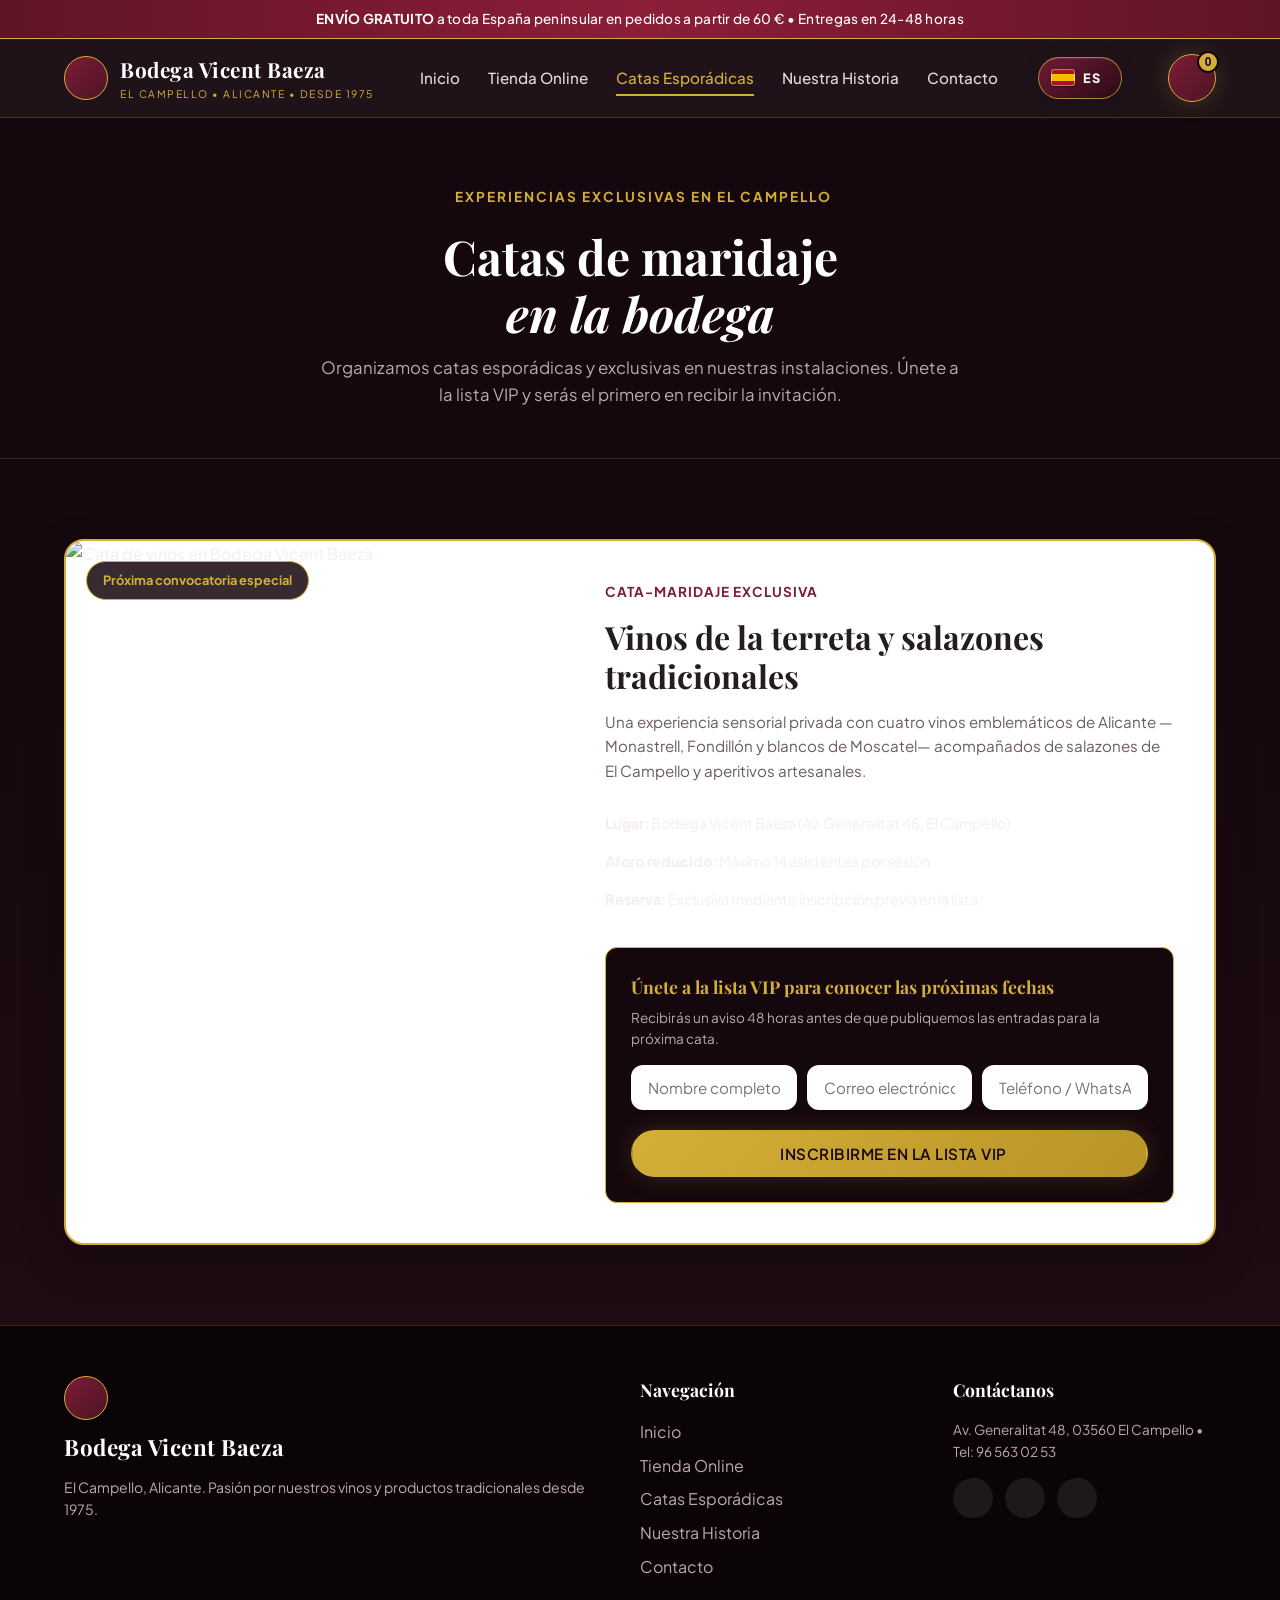
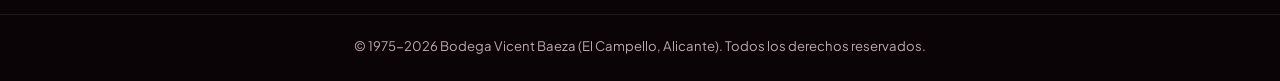
==== commit c6b92638: "resolve traduction errors" ====
--- a/catas.html
+++ b/catas.html
@@ -2,291 +2,332 @@
 <html lang="es">
 
 <head>
-    <meta charset="UTF-8">
-    <meta name="viewport" content="width=device-width, initial-scale=1.0">
+    <meta charset="utf-8" />
+    <meta content="width=device-width, initial-scale=1.0" name="viewport" />
+    <script>
+        (() => {
+            document.documentElement.classList.add('i18n-pending');
+            try {
+                const lang = localStorage.getItem('vb_lang');
+                if (['es', 'ca', 'en', 'fr', 'ru'].includes(lang)) document.documentElement.lang = lang;
+            } catch {
+                // i18n.js keeps the default language when storage is unavailable.
+            }
+            window.setTimeout(() => document.documentElement.classList.remove('i18n-pending'), 2000);
+        })();
+    </script>
     <title>Catas Esporádicas | Bodega Vicent Baeza (El Campello, Alicante)</title>
-    <meta name="description"
-        content="Catas guiadas y maridajes esporádicos organizados en Bodega Vicent Baeza en El Campello. Infórmate de las próximas fechas VIP.">
-
+    <meta
+        content="Catas guiadas y maridajes esporádicos organizados en Bodega Vicent Baeza en El Campello. Infórmate de las próximas fechas VIP."
+        data-i18n-content="page_tastings_meta" name="description" />
     <!-- Google Fonts -->
-    <link rel="preconnect" href="https://fonts.googleapis.com">
-    <link rel="preconnect" href="https://fonts.gstatic.com" crossorigin>
+    <link href="https://fonts.googleapis.com" rel="preconnect" />
+    <link crossorigin="" href="https://fonts.gstatic.com" rel="preconnect" />
     <link
-        href="https://fonts.googleapis.com/css2?family=Cormorant+Garamond:ital,wght@0,500;0,700;1,400&family=Playfair+Display:ital,wght@0,600;0,700;1,400&family=Plus+Jakarta+Sans:wght@300;400;500;600;700&display=swap"
-        rel="stylesheet">
-
+        href="https://fonts.googleapis.com/css2?family=Cormorant+Garamond:ital,wght@0,500;0,700;1,400&amp;family=Playfair+Display:ital,wght@0,600;0,700;1,400&amp;family=Plus+Jakarta+Sans:wght@300;400;500;600;700&amp;display=swap"
+        rel="stylesheet" />
     <!-- RemixIcon Icons -->
-    <link href="https://cdn.jsdelivr.net/npm/remixicon@3.5.0/fonts/remixicon.css" rel="stylesheet">
-
+    <link href="https://cdn.jsdelivr.net/npm/remixicon@3.5.0/fonts/remixicon.css" rel="stylesheet" />
     <!-- Stylesheet -->
-    <link rel="stylesheet" href="styles.css">
+    <link href="styles.css" rel="stylesheet" />
 </head>
 
-<body>
-
+<body data-page="tastings">
     <!-- Shipping Bar Announcement -->
     <div class="announcement-bar">
-        <div class="container text-center">
+        <div class="container text-center" data-i18n-html="announcement">
             <i class="ri-truck-line"></i> <strong>ENVÍO GRATUITO</strong> a toda España peninsular en pedidos superiores
             a 60 € • Entregas en 24-48 horas
         </div>
     </div>
-
     <!-- Header Navigation -->
     <header class="site-header" id="siteHeader">
         <div class="header-container container">
-            <a href="index.html" class="brand-logo">
-                <img src="assets/images/logo.png" alt="Bodega Vicent Baeza" class="logo-img"
-                    onerror="this.style.display='none'">
+            <a class="brand-logo" href="index.html">
+                <img alt="Bodega Vicent Baeza" class="logo-img" data-i18n-alt="logo_alt"
+                    onerror="this.style.display='none'" src="assets/images/logo.png" />
                 <span class="logo-emblem"><i class="ri-goblet-line"></i></span>
                 <div class="logo-text">
                     <span class="brand-name">Bodega Vicent Baeza</span>
-                    <span class="brand-tagline">EL CAMPELLO • ALICANTE • DESDE 1975</span>
+                    <span class="brand-tagline" data-i18n="brand_tagline">EL CAMPELLO • ALICANTE • DESDE 1975</span>
                 </div>
             </a>
-
             <nav class="nav-menu" id="navMenu">
-                <a href="index.html" class="nav-link" data-i18n="nav_home">Inicio</a>
-                <a href="tienda.html" class="nav-link" data-i18n="nav_shop">Tienda Online</a>
-                <a href="catas.html" class="nav-link active" data-i18n="nav_tastings">Catas Esporádicas</a>
-                <a href="historia.html" class="nav-link" data-i18n="nav_history">Nuestra Historia</a>
-                <a href="contacto.html" class="nav-link" data-i18n="nav_contact">Contacto</a>
-
+                <a class="nav-link" data-i18n="nav_home" href="index.html">Inicio</a>
+                <a class="nav-link" data-i18n="nav_shop" href="tienda.html">Tienda Online</a>
+                <a class="nav-link active" data-i18n="nav_tastings" href="catas.html">Catas Esporádicas</a>
+                <a class="nav-link" data-i18n="nav_history" href="historia.html">Nuestra Historia</a>
+                <a class="nav-link" data-i18n="nav_contact" href="contacto.html">Contacto</a>
                 <!-- Language Selector -->
                 <div class="lang-selector">
-                    <button id="langSelectorBtn" aria-label="Seleccionar idioma">🇪🇸 Español <i
-                            class="ri-arrow-down-s-line"></i></button>
-                    <div id="langDropdown">
-                        <div class="lang-option active" data-lang="es"><span class="lang-flag">🇪🇸</span> Español</div>
-                        <div class="lang-option" data-lang="ca"><span class="lang-flag">🏴</span> Català</div>
-                        <div class="lang-option" data-lang="en"><span class="lang-flag">🇬🇧</span> English</div>
-                        <div class="lang-option" data-lang="fr"><span class="lang-flag">🇫🇷</span> Français</div>
-                        <div class="lang-option" data-lang="ru"><span class="lang-flag">🇷🇺</span> Русский</div>
+                    <button aria-controls="langDropdown" aria-expanded="false" aria-haspopup="listbox"
+                        data-i18n-aria-label="language_selector_label" data-i18n-title="language_selector_label"
+                        id="langSelectorBtn" type="button">
+                        <span aria-hidden="true" class="lang-current-flag lang-flag lang-flag-es">🇪🇸</span>
+                        <span class="lang-current-code">ES</span>
+                        <i aria-hidden="true" class="ri-arrow-down-s-line"></i>
+                    </button>
+                    <div aria-hidden="true" aria-label="Idiomas disponibles" data-i18n-aria-label="language_list_label"
+                        id="langDropdown" inert role="listbox">
+                        <button aria-selected="true" class="lang-option active" data-lang="es" role="option"
+                            tabindex="-1" type="button"><span aria-hidden="true"
+                                class="lang-flag lang-flag-es">🇪🇸</span><span
+                                class="lang-option-name">Español</span><i aria-hidden="true"
+                                class="ri-check-line lang-option-check"></i></button>
+                        <button aria-selected="false" class="lang-option" data-lang="ca" role="option" tabindex="-1"
+                            type="button"><span aria-hidden="true" class="lang-flag lang-flag-senyera"></span><span
+                                class="lang-option-name">Català</span><i aria-hidden="true"
+                                class="ri-check-line lang-option-check"></i></button>
+                        <button aria-selected="false" class="lang-option" data-lang="en" role="option" tabindex="-1"
+                            type="button"><span aria-hidden="true" class="lang-flag lang-flag-en">🇬🇧</span><span
+                                class="lang-option-name">English</span><i aria-hidden="true"
+                                class="ri-check-line lang-option-check"></i></button>
+                        <button aria-selected="false" class="lang-option" data-lang="fr" role="option" tabindex="-1"
+                            type="button"><span aria-hidden="true" class="lang-flag lang-flag-fr">🇫🇷</span><span
+                                class="lang-option-name">Français</span><i aria-hidden="true"
+                                class="ri-check-line lang-option-check"></i></button>
+                        <button aria-selected="false" class="lang-option" data-lang="ru" role="option" tabindex="-1"
+                            type="button"><span aria-hidden="true" class="lang-flag lang-flag-ru">🇷🇺</span><span
+                                class="lang-option-name">Русский</span><i aria-hidden="true"
+                                class="ri-check-line lang-option-check"></i></button>
                     </div>
                 </div>
             </nav>
-
             <div class="header-actions">
-                <button class="cart-trigger-btn" id="cartTriggerBtn" aria-label="Ver Carrito de Compra">
+                <button aria-label="Ver Carrito de Compra" class="cart-trigger-btn"
+                    data-i18n-aria-label="cart_open_label" data-i18n-title="cart_open_label" id="cartTriggerBtn">
                     <i class="ri-shopping-bag-3-line"></i>
                     <span class="cart-badge" id="cartBadgeCount">0</span>
                 </button>
-                <button class="mobile-toggle" id="mobileToggle" aria-label="Abrir menú">
+                <button aria-label="Abrir menú" class="mobile-toggle" data-i18n-aria-label="menu_open_label"
+                    data-i18n-title="menu_open_label" id="mobileToggle">
                     <i class="ri-menu-3-line"></i>
                 </button>
             </div>
         </div>
     </header>
-
     <!-- Page Header Banner -->
     <section class="page-banner bg-dark text-center">
         <div class="container">
             <span class="section-subtitle"><i class="ri-calendar-event-line"></i> <span
                     data-i18n="tastings_hero_badge">Eventos Pop-Up</span></span>
-            <h1 class="page-title" data-i18n="tastings_hero_title">Catas de Maridaje<br><em>en Bodega</em></h1>
+            <h1 class="page-title" data-i18n-html="tastings_hero_title">Catas de Maridaje<br /><em>en Bodega</em></h1>
             <p class="section-desc" data-i18n="tastings_hero_sub">Organizamos catas esporádicas y exclusivas en nuestras
                 instalaciones. Únete a la lista VIP y serás el primero en recibir la invitación.</p>
         </div>
     </section>
-
     <!-- Tastings Info & Waitlist -->
     <section class="section-padding bg-dark-gradient">
         <div class="container">
             <div class="tasting-event-card">
                 <div class="event-image">
-                    <img src="assets/images/real/_LNF1360.JPG" alt="Próxima cata esporádica en Bodega Vicent Baeza">
-                    <div class="event-status-badge"><i class="ri-time-line"></i> Próxima Convocatoria Especial</div>
-                </div>
-
+                    <img alt="Próxima cata esporádica en Bodega Vicent Baeza" data-i18n-alt="tastings_event_image_alt"
+                        src="assets/images/real/_LNF1360.JPG" />
+                    <div class="event-status-badge"><i aria-hidden="true" class="ri-time-line"></i> <span
+                            data-i18n="tastings_event_status">Próxima convocatoria especial</span></div>
+                </div>
                 <div class="event-details">
-                    <span class="event-category">Cata Maridaje Exclusiva</span>
-                    <h3>'Vinos de la Terreta & Salazones Tradicionales'</h3>
-                    <p class="event-desc">Una experiencia sensorial privada donde maridaremos 4 vinos emblemáticos de
+                    <span class="event-category" data-i18n="tastings_event_category">Cata Maridaje Exclusiva</span>
+                    <h3 data-i18n="tastings_event_title">'Vinos de la Terreta &amp; Salazones Tradicionales'</h3>
+                    <p class="event-desc" data-i18n="tastings_event_desc">Una experiencia sensorial privada donde
+                        maridaremos 4 vinos emblemáticos de
                         Alicante (Monastrell, Fondillón y Blancos de Moscatel) con salazones locales de El Campello
                         (hueva, mojama, bonita) y aperitivos artesanales.</p>
-
                     <ul class="event-info-list">
-                        <li><i class="ri-map-pin-line"></i> <strong>Lugar:</strong> Bodega Vicent Baeza (Av. Generalitat
-                            48, El Campello)</li>
-                        <li><i class="ri-group-line"></i> <strong>Aforo Reducido:</strong> Máximo 14 asistentes por
-                            sesión</li>
-                        <li><i class="ri-notification-3-line"></i> <strong>Reserva:</strong> Exclusiva por lista de
-                            espera previa</li>
+                        <li><i aria-hidden="true" class="ri-map-pin-line"></i> <strong
+                                data-i18n="tastings_location_label">Lugar:</strong> <span
+                                data-i18n="tastings_location_value">Bodega Vicent Baeza (Av. Generalitat 48, El
+                                Campello)</span></li>
+                        <li><i aria-hidden="true" class="ri-group-line"></i> <strong
+                                data-i18n="tastings_capacity_label">Aforo reducido:</strong> <span
+                                data-i18n="tastings_capacity_value">Máximo 14 asistentes por sesión</span></li>
+                        <li><i aria-hidden="true" class="ri-notification-3-line"></i> <strong
+                                data-i18n="tastings_booking_label">Reserva:</strong> <span
+                                data-i18n="tastings_booking_value">Exclusiva mediante inscripción previa en la
+                                lista</span></li>
                     </ul>
-
                     <div class="vip-waitlist-box">
-                        <h4><i class="ri-vip-crown-fill"></i> Únete a la Lista VIP para Próximas Fechas</h4>
-                        <p>Recibirás un aviso 48 horas antes de hacer públicas las entradas de la próxima cata
+                        <h4><i aria-hidden="true" class="ri-vip-crown-fill"></i> <span
+                                data-i18n="tastings_vip_title">Únete a la lista VIP para conocer las próximas
+                                fechas</span></h4>
+                        <p data-i18n="tastings_vip_sub">Recibirás un aviso 48 horas antes de hacer públicas las entradas
+                            de la próxima cata
                             organizada.</p>
-
-                        <form id="waitlistForm" class="waitlist-form">
-                            <input type="text" placeholder="Nombre completo" required class="form-control"
-                                style="background: #fff; color: #333;">
-                            <input type="email" placeholder="Correo Electrónico" required class="form-control"
-                                style="background: #fff; color: #333;">
-                            <input type="tel" placeholder="Teléfono / WhatsApp" required class="form-control"
-                                style="background: #fff; color: #333;">
-                            <button type="submit" class="btn btn-gold btn-block" style="margin-top: 10px;"><i
-                                    class="ri-user-add-line"></i> Inscribirme en la Lista VIP</button>
+                        <form class="waitlist-form" id="waitlistForm">
+                            <input class="form-control" data-i18n-aria-label="tastings_name_placeholder"
+                                data-i18n-placeholder="tastings_name_placeholder" placeholder="Nombre completo"
+                                required="" style="background: #fff; color: #333;" type="text" />
+                            <input class="form-control" data-i18n-aria-label="tastings_email_placeholder"
+                                data-i18n-placeholder="tastings_email_placeholder" placeholder="Correo Electrónico"
+                                required="" style="background: #fff; color: #333;" type="email" />
+                            <input class="form-control" data-i18n-aria-label="tastings_phone_placeholder"
+                                data-i18n-placeholder="tastings_phone_placeholder" placeholder="Teléfono / WhatsApp"
+                                required="" style="background: #fff; color: #333;" type="tel" />
+                            <button class="btn btn-gold btn-block" style="margin-top: 10px;" type="submit"><i
+                                    aria-hidden="true" class="ri-user-add-line"></i> <span
+                                    data-i18n="tastings_form_submit">Inscribirme en la lista VIP</span></button>
                         </form>
                     </div>
                 </div>
             </div>
         </div>
     </section>
-
     <!-- Footer -->
     <footer class="site-footer">
         <div class="container footer-container">
             <div class="footer-brand">
                 <span class="logo-emblem"><i class="ri-goblet-line"></i></span>
                 <span class="brand-name">Bodega Vicent Baeza</span>
-                <p>El Campello, Alicante. Pasión por nuestros vinos y productos tradicionales desde 1975.</p>
-            </div>
-
+                <p data-i18n="footer_tagline">El Campello, Alicante. Pasión por nuestros vinos y productos tradicionales
+                    desde 1975.</p>
+            </div>
             <div class="footer-links">
-                <h4>Navegación</h4>
+                <h4 data-i18n="footer_nav_title">Navegación</h4>
                 <ul>
-                    <li><a href="index.html">Inicio</a></li>
-                    <li><a href="tienda.html">Tienda Online</a></li>
-                    <li><a href="catas.html">Catas Esporádicas</a></li>
-                    <li><a href="historia.html">Nuestra Historia</a></li>
-                    <li><a href="contacto.html">Contacto</a></li>
+                    <li><a data-i18n="nav_home" href="index.html">Inicio</a></li>
+                    <li><a data-i18n="nav_shop" href="tienda.html">Tienda Online</a></li>
+                    <li><a data-i18n="nav_tastings" href="catas.html">Catas Esporádicas</a></li>
+                    <li><a data-i18n="nav_history" href="historia.html">Nuestra Historia</a></li>
+                    <li><a data-i18n="nav_contact" href="contacto.html">Contacto</a></li>
                 </ul>
             </div>
-
             <div class="footer-social">
-                <h4>Contacto</h4>
-                <p style="font-size: 0.85rem; margin-bottom: 15px;">Av. Generalitat 48, 03560 El Campello • Tel: 96 563
-                    02 53</p>
+                <h4 data-i18n="footer_contact_title">Contacto</h4>
+                <p data-i18n="footer_address" style="font-size: 0.85rem; margin-bottom: 15px;">Av. Generalitat 48, 03560
+                    El Campello • Tel: 96 563 02 53</p>
                 <div class="social-icons">
-                    <a href="#" aria-label="Instagram"><i class="ri-instagram-line"></i></a>
-                    <a href="#" aria-label="Facebook"><i class="ri-facebook-circle-line"></i></a>
-                    <a href="#" aria-label="WhatsApp"><i class="ri-whatsapp-line"></i></a>
+                    <a aria-label="Instagram" data-i18n-aria-label="social_instagram_label"
+                        data-i18n-title="social_instagram_label" href="#"><i class="ri-instagram-line"></i></a>
+                    <a aria-label="Facebook" data-i18n-aria-label="social_facebook_label"
+                        data-i18n-title="social_facebook_label" href="#"><i class="ri-facebook-circle-line"></i></a>
+                    <a aria-label="WhatsApp" data-i18n-aria-label="social_whatsapp_label"
+                        data-i18n-title="social_whatsapp_label" href="#"><i class="ri-whatsapp-line"></i></a>
                 </div>
             </div>
         </div>
         <div class="footer-bottom text-center">
-            <p>&copy; 1975 - 2026 Bodega Vicent Baeza (El Campello, Alicante). Todos los derechos reservados.</p>
+            <p data-i18n="footer_rights">© 1975 - 2026 Bodega Vicent Baeza (El Campello, Alicante). Todos los derechos
+                reservados.</p>
         </div>
     </footer>
-
     <!-- SLIDE-OUT CART DRAWER -->
-    <div class="cart-drawer-overlay" id="cartOverlay">
+    <div aria-hidden="true" aria-labelledby="cartDrawerTitle" aria-modal="true" class="cart-drawer-overlay"
+        id="cartOverlay" role="dialog">
         <div class="cart-drawer" id="cartDrawer">
             <div class="cart-drawer-header">
-                <h3><i class="ri-shopping-bag-3-line"></i> Carrito de Compra</h3>
-                <button class="cart-close-btn" id="cartCloseBtn">&times;</button>
-            </div>
-
+                <h3 id="cartDrawerTitle"><i aria-hidden="true" class="ri-shopping-bag-3-line"></i> <span
+                        data-i18n="cart_title">Carrito de compra</span></h3>
+                <button class="cart-close-btn" data-i18n-aria-label="cart_close_label"
+                    data-i18n-title="cart_close_label" id="cartCloseBtn" type="button">×</button>
+            </div>
             <div class="free-shipping-bar">
-                <p id="freeShippingText">¡Añade <strong>60,00 €</strong> más para <strong>ENVÍO GRATUITO</strong> a
-                    España!</p>
+                <p aria-live="polite" data-i18n-html="cart_free_shipping_initial" id="freeShippingText">¡Añade
+                    <strong>60,00 €</strong> más para <strong>ENVÍO GRATUITO</strong> a
+                    España!
+                </p>
                 <div class="progress-bar-bg">
                     <div class="progress-bar-fill" id="shippingProgressFill" style="width: 0%;"></div>
                 </div>
             </div>
-
-            <div class="cart-items-list" id="cartItemsList"></div>
-
+            <div aria-live="polite" class="cart-items-list" id="cartItemsList"></div>
             <div class="cart-drawer-footer">
                 <div class="cart-summary-line">
-                    <span>Subtotal:</span>
+                    <span data-i18n="cart_subtotal">Subtotal:</span>
                     <strong id="cartSubtotal">0,00 €</strong>
                 </div>
                 <div class="cart-summary-line">
-                    <span>Gastos de Envío:</span>
+                    <span data-i18n="cart_shipping">Gastos de Envío:</span>
                     <span id="cartShippingCost">4,95 €</span>
                 </div>
                 <div class="cart-summary-line total-line">
-                    <span>TOTAL A PAGAR:</span>
+                    <span data-i18n="cart_total">TOTAL A PAGAR:</span>
                     <strong id="cartGrandTotal">0,00 €</strong>
                 </div>
-                <button class="btn btn-gold btn-block btn-lg" id="checkoutBtn" disabled>
-                    <i class="ri-lock-2-line"></i> Tramitar Pedido Seguro
-                </button>
+                <button class="btn btn-gold btn-block btn-lg" disabled="" id="checkoutBtn"><i aria-hidden="true"
+                        class="ri-lock-2-line"></i> <span data-i18n="cart_checkout">Tramitar pedido
+                        seguro</span></button>
             </div>
         </div>
     </div>
-
     <!-- CHECKOUT MODAL -->
-    <div class="modal-overlay" id="checkoutModal">
+    <div aria-hidden="true" aria-labelledby="checkoutModalTitle" aria-modal="true" class="modal-overlay"
+        id="checkoutModal" role="dialog">
         <div class="modal-card" style="max-width: 650px;">
-            <button class="modal-close" id="checkoutModalClose">&times;</button>
+            <button class="modal-close" data-i18n-aria-label="checkout_close_label"
+                data-i18n-title="checkout_close_label" id="checkoutModalClose" type="button">×</button>
             <div class="modal-body" style="padding: 35px; color: #fff;">
                 <div class="modal-header-custom text-center" style="margin-bottom: 25px;">
-                    <h3 style="font-family: var(--font-heading); font-size: 1.8rem; color: var(--color-gold);">
-                        <i class="ri-shield-check-line"></i> Finalizar Pedido - Bodega Vicent Baeza
-                    </h3>
-                    <p style="font-size: 0.9rem; color: var(--color-text-light-muted);">Envíos a toda España en 24-48
+                    <h3 id="checkoutModalTitle"
+                        style="font-family: var(--font-heading); font-size: 1.8rem; color: var(--color-gold);"><i
+                            aria-hidden="true" class="ri-shield-check-line"></i> <span
+                            data-i18n="checkout_title">Finalizar pedido — Bodega Vicent Baeza</span></h3>
+                    <p data-i18n="checkout_subtitle" style="font-size: 0.9rem; color: var(--color-text-light-muted);">
+                        Envíos a toda España en 24-48
                         horas.</p>
                 </div>
-
-                <form id="checkoutForm" class="checkout-form">
+                <form class="checkout-form" id="checkoutForm">
                     <div class="form-grid">
                         <div class="form-group">
-                            <label>Nombre y Apellidos</label>
-                            <input type="text" id="shipName" class="form-control" placeholder="Ej. Pedro Pérez"
-                                required>
+                            <label data-i18n="checkout_name_label" for="shipName">Nombre y Apellidos</label>
+                            <input class="form-control" data-i18n-placeholder="checkout_name_placeholder" id="shipName"
+                                placeholder="Ej. Pedro Pérez" required="" type="text" />
                         </div>
                         <div class="form-group">
-                            <label>Correo Electrónico</label>
-                            <input type="email" id="shipEmail" class="form-control" placeholder="pedro@ejemplo.com"
-                                required>
+                            <label data-i18n="checkout_email_label" for="shipEmail">Correo Electrónico</label>
+                            <input class="form-control" data-i18n-placeholder="checkout_email_placeholder"
+                                id="shipEmail" placeholder="pedro@ejemplo.com" required="" type="email" />
                         </div>
                         <div class="form-group">
-                            <label>Teléfono</label>
-                            <input type="tel" id="shipPhone" class="form-control" placeholder="+34 600 000 000"
-                                required>
+                            <label data-i18n="checkout_phone_label" for="shipPhone">Teléfono</label>
+                            <input class="form-control" data-i18n-placeholder="checkout_phone_placeholder"
+                                id="shipPhone" placeholder="+34 600 000 000" required="" type="tel" />
                         </div>
                         <div class="form-group">
-                            <label>Código Postal</label>
-                            <input type="text" id="shipZip" class="form-control" placeholder="Ej: 03560" required>
-                        </div>
-                    </div>
-
+                            <label data-i18n="checkout_zip_label" for="shipZip">Código Postal</label>
+                            <input class="form-control" data-i18n-placeholder="checkout_zip_placeholder" id="shipZip"
+                                placeholder="Ej: 03560" required="" type="text" />
+                        </div>
+                    </div>
                     <div class="form-group" style="margin-top: 15px;">
-                        <label>Dirección de Envío Completa (España)</label>
-                        <input type="text" id="shipAddress" class="form-control" placeholder="Calle, Número, Piso..."
-                            required>
-                    </div>
-
+                        <label data-i18n="checkout_address_label" for="shipAddress">Dirección de Envío Completa
+                            (España)</label>
+                        <input class="form-control" data-i18n-placeholder="checkout_address_placeholder"
+                            id="shipAddress" placeholder="Calle, Número, Piso..." required="" type="text" />
+                    </div>
                     <div class="form-group" style="margin-top: 15px;">
-                        <label>Método de Pago Preferido</label>
-                        <select id="shipPayment" class="form-control">
-                            <option value="card">💳 Tarjeta de Crédito / Débito (Visa, Mastercard)</option>
-                            <option value="bizum">📱 Bizum (Pago Inmediato)</option>
-                            <option value="transfer">🏦 Transferencia Bancaria</option>
+                        <label data-i18n="checkout_payment_label" for="shipPayment">Método de Pago Preferido</label>
+                        <select class="form-control" id="shipPayment">
+                            <option data-i18n="checkout_payment_card" value="card">💳 Tarjeta de Crédito / Débito (Visa,
+                                Mastercard)</option>
+                            <option data-i18n="checkout_payment_bizum" value="bizum">📱 Bizum (Pago Inmediato)</option>
+                            <option data-i18n="checkout_payment_transfer" value="transfer">🏦 Transferencia Bancaria
+                            </option>
                         </select>
                     </div>
-
                     <div class="checkout-summary-box"
                         style="margin-top: 20px; background: rgba(0,0,0,0.3); padding: 15px; border-radius: 8px; border: 1px solid var(--color-gold);">
                         <div style="display:flex; justify-content:space-between; font-size:1.1rem; font-weight:bold;">
-                            <span>Importe Total:</span>
+                            <span data-i18n="checkout_total_label">Importe Total:</span>
                             <span id="modalFinalTotal" style="color: var(--color-gold);">0,00 €</span>
                         </div>
                     </div>
-
-                    <button type="submit" class="btn btn-gold btn-block btn-lg" style="margin-top: 20px;">
-                        <i class="ri-check-double-line"></i> Confirmar y Realizar Pedido
-                    </button>
+                    <button class="btn btn-gold btn-block btn-lg" style="margin-top: 20px;" type="submit"><i
+                            aria-hidden="true" class="ri-check-double-line"></i> <span
+                            data-i18n="checkout_submit">Confirmar y realizar pedido</span></button>
                 </form>
             </div>
         </div>
     </div>
-
     <!-- Toast Notification -->
-    <div class="toast-notification" id="toastNotification">
+    <div aria-hidden="true" aria-live="polite" class="toast-notification" id="toastNotification" role="status">
         <i class="ri-checkbox-circle-fill"></i>
         <div class="toast-text">
-            <h4 id="toastTitle">Inscripción Registrada</h4>
-            <p id="toastMsg">Te notificaremos para la próxima cata.</p>
+            <h4 id="toastTitle"></h4>
+            <p id="toastMsg"></p>
         </div>
     </div>
-
     <script src="i18n.js"></script>
     <script src="app.js"></script>
 </body>
 
-</html>+</html>
--- a/styles.css
+++ b/styles.css
@@ -1,6 +1,10 @@
 /* ==========================================
    BODEGA VICENT BAEZA - MULTI-PAGE DESIGN SYSTEM
    ========================================== */
+
+html.i18n-pending body {
+    visibility: hidden;
+}
 
 :root {
     /* Color Palette */
@@ -637,6 +641,21 @@
     gap: 30px;
 }
 
+.shop-no-results {
+    margin: 38px auto 0;
+    padding: 18px 24px;
+    max-width: 620px;
+    border: 1px solid rgba(212, 175, 55, 0.35);
+    border-radius: var(--radius-md);
+    background: rgba(212, 175, 55, 0.08);
+    color: var(--color-cream);
+    text-align: center;
+}
+
+.shop-no-results[hidden] {
+    display: none;
+}
+
 .product-card {
     background: var(--color-bg-card-dark);
     border: 1px solid rgba(212, 175, 55, 0.18);
@@ -1267,6 +1286,13 @@
     margin-bottom: 4px;
 }
 
+.cart-item-format {
+    margin-bottom: 3px;
+    color: var(--color-text-light-muted);
+    font-size: 0.72rem;
+    line-height: 1.35;
+}
+
 .cart-item-price {
     font-size: 0.85rem;
     color: var(--color-gold);
@@ -1370,9 +1396,11 @@
     border: 1px solid var(--color-gold);
     border-radius: var(--radius-lg);
     width: 100%;
+    max-height: calc(100vh - 40px);
     position: relative;
     box-shadow: var(--shadow-lg), var(--shadow-gold);
-    overflow: hidden;
+    overflow-x: hidden;
+    overflow-y: auto;
 }
 
 .modal-close {
@@ -1444,14 +1472,19 @@
     }
 
     .nav-menu {
-        position: fixed;
-        top: 70px;
+        position: absolute;
+        top: 100%;
         left: 0;
         width: 100%;
+        max-height: calc(100vh - 70px);
+        z-index: 5050;
         background-color: var(--color-bg-dark);
         flex-direction: column;
         padding: 30px;
         gap: 20px;
+        overflow-x: hidden;
+        overflow-y: auto;
+        overscroll-behavior: contain;
         transform: translateY(-150%);
         transition: var(--transition-smooth);
         border-bottom: 1px solid var(--color-gold);
@@ -1475,6 +1508,30 @@
 
     .cart-drawer {
         max-width: 100%;
+    }
+
+    .brand-name {
+        font-size: 1.05rem;
+    }
+
+    .brand-tagline {
+        font-size: 0.56rem;
+        letter-spacing: 0.75px;
+    }
+}
+
+@media (max-width: 410px) {
+    .brand-tagline {
+        display: none;
+    }
+
+    .header-actions {
+        gap: 8px;
+    }
+
+    .cart-trigger-btn {
+        width: 44px;
+        height: 44px;
     }
 }
 
@@ -1587,6 +1644,15 @@
     border: 1px solid rgba(212, 175, 55, 0.3);
 }
 
+.lightbox-counter {
+    margin-top: 8px;
+    color: var(--color-text-light-muted);
+    font-size: 0.78rem;
+    font-weight: 600;
+    letter-spacing: 0.04em;
+    text-align: center;
+}
+
 .lightbox-close {
     position: absolute;
     top: 20px;
@@ -1651,95 +1717,285 @@
     display: inline-flex;
     align-items: center;
     margin-left: 12px;
+    z-index: 5100;
 }
 
 #langSelectorBtn {
-    background: rgba(255, 255, 255, 0.08);
-    border: 1px solid rgba(212, 175, 55, 0.35);
-    color: #ffffff;
-    padding: 7px 14px;
+    min-width: 82px;
+    min-height: 42px;
+    padding: 8px 12px;
+    background: linear-gradient(145deg, rgba(124, 28, 54, 0.9), rgba(43, 11, 25, 0.96));
+    border: 1px solid rgba(212, 175, 55, 0.72);
     border-radius: var(--radius-full);
+    color: var(--color-cream);
+    box-shadow: inset 0 1px 0 rgba(255, 255, 255, 0.08), 0 5px 18px rgba(0, 0, 0, 0.24);
     font-family: var(--font-body);
-    font-size: 0.82rem;
-    font-weight: 600;
+    font-size: 0.8rem;
+    font-weight: 800;
+    letter-spacing: 0.08em;
     cursor: pointer;
     display: flex;
     align-items: center;
-    gap: 6px;
+    justify-content: center;
+    gap: 8px;
     transition: var(--transition-fast);
     white-space: nowrap;
-    letter-spacing: 0.02em;
 }
 
 #langSelectorBtn:hover {
-    background: rgba(212, 175, 55, 0.15);
-    border-color: var(--color-gold);
-    color: var(--color-gold);
+    background: linear-gradient(145deg, rgba(145, 37, 67, 0.98), rgba(66, 14, 34, 0.98));
+    border-color: var(--color-gold-hover);
+    color: var(--color-gold-hover);
+    box-shadow: var(--shadow-gold);
+    transform: translateY(-1px);
+}
+
+#langSelectorBtn:focus-visible,
+.lang-option:focus-visible {
+    outline: 2px solid var(--color-gold-hover);
+    outline-offset: 3px;
 }
 
 #langSelectorBtn i {
-    font-size: 0.75rem;
+    font-size: 0.9rem;
     transition: transform 0.2s ease;
 }
 
-#langDropdown.open+#langSelectorBtn i,
-.lang-selector #langDropdown.open~#langSelectorBtn i {
+#langSelectorBtn[aria-expanded="true"] i {
     transform: rotate(180deg);
 }
 
 #langDropdown {
     position: absolute;
-    top: calc(100% + 10px);
+    top: calc(100% + 9px);
     right: 0;
-    background: var(--color-bg-dark);
-    border: 1px solid rgba(212, 175, 55, 0.3);
-    border-radius: var(--radius-md);
-    min-width: 160px;
-    box-shadow: 0 10px 40px rgba(0, 0, 0, 0.5), 0 0 0 1px rgba(212, 175, 55, 0.1);
+    width: max-content;
+    min-width: 210px;
+    max-width: calc(100vw - 32px);
+    padding: 6px;
+    background: linear-gradient(155deg, #2b0b19 0%, #14070d 100%);
+    border: 1px solid rgba(212, 175, 55, 0.78);
+    border-radius: 14px;
+    box-shadow: 0 18px 48px rgba(0, 0, 0, 0.56), 0 0 0 1px rgba(212, 175, 55, 0.08);
     overflow: hidden;
     opacity: 0;
     visibility: hidden;
-    transform: translateY(-8px);
-    transition: all 0.2s cubic-bezier(0.4, 0, 0.2, 1);
-    z-index: 2000;
+    pointer-events: none;
+    transform: translateY(-8px) scale(0.98);
+    transform-origin: top right;
+    transition: opacity 0.18s ease, transform 0.18s ease;
+    z-index: 5200;
 }
 
 #langDropdown.open {
     opacity: 1;
     visibility: visible;
-    transform: translateY(0);
+    pointer-events: auto;
+    transform: translateY(0) scale(1);
 }
 
 .lang-option {
-    display: flex;
-    align-items: center;
-    gap: 10px;
-    padding: 11px 16px;
-    color: rgba(255, 255, 255, 0.8);
+    width: 100%;
+    min-height: 44px;
+    padding: 10px 12px;
+    display: flex;
+    align-items: center;
+    gap: 11px;
+    border: 0;
+    border-radius: 9px;
+    background: transparent;
+    color: rgba(251, 248, 243, 0.88);
+    font-family: var(--font-body);
     font-size: 0.88rem;
-    font-weight: 500;
+    font-weight: 600;
+    line-height: 1.25;
+    text-align: left;
+    white-space: nowrap;
     cursor: pointer;
-    transition: var(--transition-fast);
-    border-bottom: 1px solid rgba(255, 255, 255, 0.05);
-}
-
-.lang-option:last-child {
-    border-bottom: none;
-}
-
-.lang-option:hover {
+    transition: background-color 0.16s ease, color 0.16s ease, transform 0.16s ease;
+}
+
+.lang-option:hover,
+.lang-option:focus-visible {
+    background: rgba(212, 175, 55, 0.16);
+    color: #ffffff;
+    transform: translateX(2px);
+}
+
+.lang-option.active {
+    color: var(--color-gold-hover);
     background: rgba(212, 175, 55, 0.12);
-    color: var(--color-gold);
-    padding-left: 20px;
-}
-
-.lang-option.active {
-    color: var(--color-gold);
-    background: rgba(212, 175, 55, 0.08);
     font-weight: 700;
 }
 
-.lang-option .lang-flag {
-    font-size: 1.15rem;
+.lang-flag {
+    width: 24px;
+    min-width: 24px;
+    height: 17px;
+    display: inline-flex;
+    align-items: center;
+    justify-content: center;
+    border-radius: 3px;
+    border: 1px solid rgba(255, 255, 255, 0.38);
+    box-shadow: 0 1px 3px rgba(0, 0, 0, 0.32);
+    font-size: 0;
+    line-height: 1;
     flex-shrink: 0;
-}+    overflow: hidden;
+}
+
+.lang-flag-es {
+    background: linear-gradient(to bottom,
+            #aa151b 0 25%,
+            #f1bf00 25% 75%,
+            #aa151b 75% 100%);
+}
+
+.lang-flag-en {
+    background:
+        linear-gradient(34deg, transparent 44%, #ffffff 44% 56%, transparent 56%),
+        linear-gradient(-34deg, transparent 44%, #ffffff 44% 56%, transparent 56%),
+        linear-gradient(34deg, transparent 48%, #c8102e 48% 52%, transparent 52%),
+        linear-gradient(-34deg, transparent 48%, #c8102e 48% 52%, transparent 52%),
+        linear-gradient(to right, transparent 40%, #ffffff 40% 60%, transparent 60%),
+        linear-gradient(to bottom, transparent 35%, #ffffff 35% 65%, transparent 65%),
+        linear-gradient(to right, transparent 45%, #c8102e 45% 55%, transparent 55%),
+        linear-gradient(to bottom, transparent 42%, #c8102e 42% 58%, transparent 58%),
+        #012169;
+}
+
+.lang-flag-fr {
+    background: linear-gradient(to right,
+            #0055a4 0 33.333%,
+            #ffffff 33.333% 66.666%,
+            #ef4135 66.666% 100%);
+}
+
+.lang-flag-ru {
+    background: linear-gradient(to bottom,
+            #ffffff 0 33.333%,
+            #1c57a7 33.333% 66.666%,
+            #d52b1e 66.666% 100%);
+}
+
+.lang-flag-senyera {
+    background: repeating-linear-gradient(to bottom,
+            #f7cf35 0,
+            #f7cf35 11.111%,
+            #c8202f 11.111%,
+            #c8202f 22.222%);
+}
+
+.lang-option-name {
+    min-width: 0;
+    flex: 1;
+}
+
+.lang-option-check {
+    margin-left: auto;
+    color: var(--color-gold-hover);
+    font-size: 1.05rem;
+    opacity: 0;
+    transform: scale(0.75);
+    transition: opacity 0.16s ease, transform 0.16s ease;
+}
+
+.lang-option.active .lang-option-check {
+    opacity: 1;
+    transform: scale(1);
+}
+
+/* ==========================================
+   MULTILINGUAL ACCESSIBILITY REFINEMENTS
+   ========================================== */
+
+.cart-item-quantity {
+    min-width: 1.5rem;
+    padding: 0 0.25rem;
+    text-align: center;
+    font-size: 0.85rem;
+    font-weight: 700;
+}
+
+[aria-hidden="true"].cart-drawer-overlay,
+[aria-hidden="true"].modal-overlay,
+[aria-hidden="true"].lightbox-modal {
+    pointer-events: none;
+}
+
+html[lang="ru"] .nav-menu,
+html[lang="fr"] .nav-menu {
+    gap: 20px;
+}
+
+html[lang="ru"] .nav-link,
+html[lang="fr"] .nav-link {
+    font-size: 0.88rem;
+}
+
+@media (max-width: 1100px) {
+    .nav-menu {
+        gap: 18px;
+    }
+
+    .nav-link {
+        font-size: 0.88rem;
+    }
+
+    #langSelectorBtn {
+        padding-inline: 10px;
+    }
+}
+
+@media (max-width: 992px) {
+    .lang-selector {
+        margin-left: 0;
+        width: 100%;
+        flex-direction: column;
+        align-items: center;
+    }
+
+    #langSelectorBtn {
+        min-height: 44px;
+        padding-inline: 14px;
+    }
+
+    #langDropdown {
+        position: static;
+        display: none;
+        right: auto;
+        left: auto;
+        margin-top: 8px;
+        width: min(230px, calc(100vw - 32px));
+        min-width: min(210px, calc(100vw - 64px));
+        transform: translateY(-8px) scale(0.98);
+        transform-origin: top center;
+    }
+
+    #langDropdown.open {
+        display: block;
+        transform: translateY(0) scale(1);
+        animation: language-dropdown-mobile 0.18s ease-out;
+    }
+}
+
+@keyframes language-dropdown-mobile {
+    from {
+        opacity: 0;
+        transform: translateY(-8px) scale(0.98);
+    }
+
+    to {
+        opacity: 1;
+        transform: translateY(0) scale(1);
+    }
+}
+
+@media (prefers-reduced-motion: reduce) {
+
+    #langDropdown,
+    #langSelectorBtn i,
+    .lang-option {
+        transition: none;
+    }
+}
